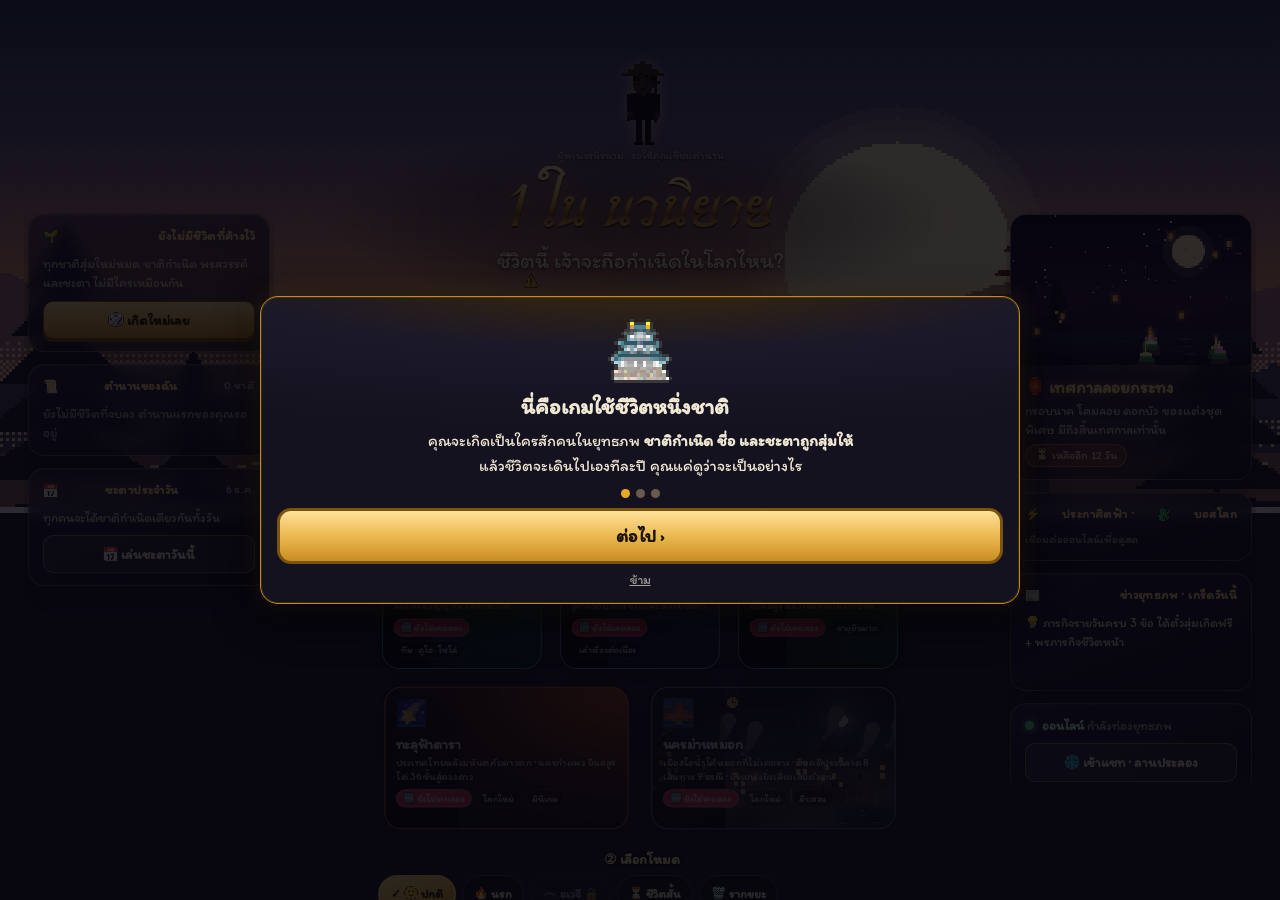
==== index.html @ 2beb87e1 "Split soul continent world code (≈575 KB) out of app.js into w/soul.js: loads in background after mw" ====
<!DOCTYPE html>
<html lang="th">
<head>
<script>
// 🔏 กันแก้ข้อมูลเกมนอกเกม: ทุกครั้งที่เกมเขียนค่าสำคัญจะลงลายเซ็นไว้ · ค่าที่ถูกแก้จากภายนอก (ลายเซ็นไม่ตรง) จะถูกคืนเป็นค่าล่าสุดที่เกมบันทึกไว้
(function(){try{
var L=window.localStorage,P=Storage.prototype,gI=P.getItem,sI=P.setItem,rI=P.removeItem,cI=P.clear,kI=P.key;
var G='murim_sg',CK='msg1',DB='murim_sgv';
// ทุกค่าของเกม (murim_*) ลงลายเซ็น ยกเว้นตัวระบุเครื่อง/บัญชี/ระบบภายในที่สคริปต์อื่นอ่านตรง
var NOSG=/^murim_(sg|sgv|sgver|admk|pid|vid|migin|migempty|migpress|migrated|prebak|cloudT|gpull|noidb|ctok|cos|plover|mtd|psh)$/;
var SEN={test:function(k){return /^murim_/.test(k)&&!NOSG.test(k)}},BIG=/^murim_(save(_\d+)?|bak_\d+|arc_.+|flog_.+)$/;
var Z=[0x5f3759df,0x9e3779b1,0x2545f491,0x7a3b1c0d];
function H(k,v){var s=k+'\u0001'+v,a=Z[0]^s.length,b=Z[1]^s.length,i,c;for(i=0;i<s.length;i++){c=s.charCodeAt(i);a=Math.imul(a^c,2654435761);b=Math.imul(b^c,1597334677)}a=Math.imul(a^(a>>>16),2246822507)^Math.imul(b^(b>>>13),3266489909);b=Math.imul(b^(b>>>16),2246822507)^Math.imul(a^(a>>>13),3266489909);return(b>>>0).toString(36)+(a>>>0).toString(36)}
Object.defineProperty(window,'_zq9',{value:H});
var cR=null,cM=null;function rd(){var r=null;try{r=gI.call(L,G)}catch(e){}if(r===cR&&cM)return cM;cR=r;try{cM=r?JSON.parse(r):null}catch(e){cM=null}if(cM&&typeof cM!=='object')cM=null;return cM}
function hasCk(){try{return document.cookie.indexOf(CK+'=1')>=0}catch(e){return false}}
function ck(on){try{document.cookie=CK+'='+(on?'1;max-age=315360000':';max-age=0')+';path=/;SameSite=Lax'}catch(e){}}
function wr(M){var s=JSON.stringify(M);try{sI.call(L,G,s);cR=s;cM=M;ck(1);return true}catch(e){try{rI.call(L,G)}catch(x){}cR=null;cM=null;ck(0);return false}}
// เงาสำรองใน IndexedDB (ค่าล่าสุดที่เกมเขียนเอง) ใช้คืนค่าเมื่อเจอการแก้จากภายนอก
var dq=null;function db(){if(dq)return dq;dq=new Promise(function(res){try{var r=indexedDB.open(DB,1);r.onupgradeneeded=function(){try{r.result.createObjectStore('v')}catch(e){}};r.onsuccess=function(){res(r.result)};r.onerror=function(){res(null)}}catch(e){res(null)}});return dq}
function sh(k,v){if(BIG.test(k)||(v!=null&&v.length>60000))return;db().then(function(d){try{if(d){var t=d.transaction('v','readwrite');v==null?t.objectStore('v').delete(k):t.objectStore('v').put(v,k)}}catch(e){}})}
var BAD=[],busy=0;
function bad(k){if(BAD.indexOf(k)<0)BAD.push(k);try{rI.call(L,k)}catch(e){}var M=rd()||{};M[k]='!';wr(M);fix()}
var ft=null;function fix(){clearTimeout(ft);ft=setTimeout(function(){var ks=BAD.slice();if(!ks.length)return;db().then(function(d){var n=0,left=ks.length,done=function(){if(--left>0)return;try{if(n&&!sessionStorage.getItem('sg_rl')){sessionStorage.setItem('sg_rl','1');location.reload()}}catch(e){}};if(!d){left=1;return done()}ks.forEach(function(k){try{var q=d.transaction('v','readonly').objectStore('v').get(k);q.onsuccess=function(){if(typeof q.result==='string'&&gI.call(L,k)==null){busy=1;try{L.setItem(k,q.result);n++}catch(e){}busy=0}if(gI.call(L,k)==null&&!BIG.test(k)){var M=rd();if(M&&k in M){delete M[k];wr(M)}}done()};q.onerror=done}catch(e){done()}})})},300)}
function sign(k,v){var M=rd()||{};M[k]=H(k,v);wr(M)}
P.setItem=function(k,v){var r=sI.apply(this,arguments);try{if(this===L){k=String(k);if(SEN.test(k)){sign(k,String(v));if(!busy)sh(k,String(v))}}}catch(e){}return r};
P.removeItem=function(k){var r=rI.apply(this,arguments);try{if(this===L&&SEN.test(String(k))){var M=rd();if(M&&k in M){delete M[k];wr(M)}sh(String(k),null)}}catch(e){}return r};
P.clear=function(){var r=cI.apply(this,arguments);try{if(this===L){cR=null;cM=null;ck(0)}}catch(e){}return r};
P.getItem=function(k){var v=gI.apply(this,arguments);try{if(this===L&&v!=null&&SEN.test(String(k))){var M=rd();if(M&&M[k]!==H(String(k),v)){if(BIG.test(String(k))){sign(String(k),v);return v}bad(String(k));return null}}}catch(e){}return v};
// ตรวจตอนเปิดเกม: ครั้งแรกหลังอัปเดต → ลงลายเซ็นของที่มีอยู่ · ครั้งต่อไป → ค่าที่ลายเซ็นไม่ตรง/ไม่มีลายเซ็น = ถูกแก้จากภายนอก
var M=rd(),ks=[],i,k;try{for(i=0;i<L.length;i++){k=kI.call(L,i);if(k&&SEN.test(k))ks.push(k)}}catch(e){}
if(!M){if(hasCk()&&ks.length){M={};ks.forEach(function(k){try{if(BIG.test(k)){var v=gI.call(L,k);if(v!=null)M[k]=H(k,v)}}catch(e){}});wr(M);ks.forEach(function(k){if(!BIG.test(k))bad(k)})}else{M={};ks.forEach(function(k){try{var v=gI.call(L,k);if(v!=null){M[k]=H(k,v);sh(k,v)}}catch(e){}});wr(M);try{sI.call(L,'murim_sgver','2')}catch(e){}}}
else{var SV='murim_sgver',sv=null;try{sv=gI.call(L,SV)}catch(e){}if(sv!=='2'){ks.forEach(function(k){try{if(!(k in M)){var v=gI.call(L,k);if(v!=null){M[k]=H(k,v);sh(k,v)}}}catch(e){}});wr(M);try{sI.call(L,SV,'2')}catch(e){}}
 var rs=0;ks.forEach(function(k){try{var v=gI.call(L,k);if(v!=null&&M[k]!==H(k,v)){if(BIG.test(k)){M[k]=H(k,v);rs=1}else bad(k)}}catch(e){}});if(rs){var M2=rd()||{};ks.forEach(function(k){if(BIG.test(k)&&M[k])M2[k]=M[k]});wr(M2)}for(k in M){try{if(gI.call(L,k)==null){if(BAD.indexOf(k)<0)BAD.push(k)}}catch(e){}}if(BAD.length)fix()}
}catch(e){}})();
</script>
<script>
// QoL: ตัวจับเวลาที่แค่อัปเดตหน้าจอ ไม่ต้องทำงานตอนแท็บถูกซ่อน (ประหยัดแบตเตอรี่)
(function(){try{const si=window.setInterval,OK=/^(upd|tip|paTickUI|onPillUpd|mwNoWux|mwLockTick|rgFFbtn|glWatch|brkUpd|ascPillUpd|ascHintUpd|dvScan|acCheck|ef|tickNews)$/;
window.setInterval=function(f,t){if(typeof f==='function'&&OK.test(f.name||'')){const g=f;f=function(){if(document.hidden)return;return g.apply(this,arguments)}}return si.apply(window,arguments.length>2?[f,t].concat([].slice.call(arguments,2)):[f,t])}}catch(e){}})();
// ---- ย้ายเซฟจากเว็บเก่า (*.vercel.app) -> 1inanovel.com: อัปโหลดชั่วคราวผ่านเซิร์ฟเวอร์เกม แล้วเขียนลงเครื่องที่โดเมนใหม่ · ไม่ลบของเดิม ----
(function(){var NEW='www.1inanovel.com',H=location.hostname,OLD=/^(martial-unknown|hahah-unknown-gt|hahah-git-main-unknown-gt)\.vercel\.app$/.test(H),isNew=H===NEW||H==='1inanovel.com',SKIP=/^murim_admk$/;
 function ls(){var o={};try{for(var i=0;i<localStorage.length;i++){var k=localStorage.key(i);if(k&&!SKIP.test(k))o[k]=localStorage.getItem(k)}}catch(e){}return o}
 function cover(t){var d=document.getElementById('migCover');if(!d){d=document.createElement('div');d.id='migCover';d.style.cssText='position:fixed;inset:0;z-index:2147483647;background:#0b0f17;color:#f0e6d2;display:flex;align-items:center;justify-content:center;flex-direction:column;gap:14px;padding:24px;text-align:center;font:16px/1.6 system-ui,sans-serif';(document.body||document.documentElement).appendChild(d)}d.innerHTML=t;return d}
 function uncover(){var d=document.getElementById('migCover');if(d)d.remove()}
 function tmo(p,ms){return Promise.race([p,new Promise(function(_,r){setTimeout(function(){r(new Error('timeout'))},ms)})])}
 async function gz(s){if(typeof CompressionStream==='undefined')return{d:s,z:0};var b=await new Response(new Blob([s]).stream().pipeThrough(new CompressionStream('gzip'))).arrayBuffer(),u=new Uint8Array(b),x='';for(var i=0;i<u.length;i+=32768)x+=String.fromCharCode.apply(null,u.subarray(i,i+32768));return{d:btoa(x),z:1}}
 async function gunz(d,z){if(!z)return d;var bin=atob(d),u=new Uint8Array(bin.length);for(var i=0;i<bin.length;i++)u[i]=bin.charCodeAt(i);return await new Response(new Blob([u]).stream().pipeThrough(new DecompressionStream('gzip'))).text()}
 var api='https://'+NEW+'/api/online';
 try{var vid=null;try{vid=JSON.parse(localStorage.getItem('murim_pid')||'null')}catch(e){}if(!vid)vid=localStorage.getItem('murim_vid');if(!vid){vid=Math.random().toString(36).slice(2,14);localStorage.setItem('murim_vid',vid)}if((OLD||(isNew&&!/[?&]mig=/.test(location.search)))&&vid)fetch('/api/online?a=hit&w='+(OLD?'old':'new')+'&vid='+encodeURIComponent(String(vid))+(function(){try{var h='',t='',u=new URLSearchParams(location.search);try{h=new URL(document.referrer).hostname.replace(/^www\./,'')}catch(e){}if(h===location.hostname.replace(/^www\./,''))h='';t=u.get('ref')||u.get('utm_source')||'';return '&r='+encodeURIComponent(h)+'&t='+encodeURIComponent(t)}catch(e){return ''}})(),{cache:'no-store',keepalive:true}).catch(function(){})}catch(e){}
 if(OLD){var q=new URLSearchParams(location.search);if(q.get('stay')==='1'){try{sessionStorage.setItem('mig_stay','1')}catch(e){}}var stay=false;try{stay=sessionStorage.getItem('mig_stay')==='1'}catch(e){}if(stay)return;
  var go=function(tk){var u=new URLSearchParams(location.search);u.delete('stay');u.delete('mig');u.delete('pull');if(tk)u.set('mig',tk);var qs=u.toString();location.replace('https://'+NEW+location.pathname+(qs?'?'+qs:'')+location.hash)};
  (async function(){try{var r=await tmo(fetch(api+'?a=ping',{cache:'no-store'}),6000);if(!r.ok)return;var j=await r.json();if(!j||j.bd==null)return}catch(e){return}
   var done=null;try{done=JSON.parse(localStorage.getItem('murim_migrated')||'null')}catch(e){}
   var all=ls(),n=Object.keys(all).length,real=Object.keys(all).some(function(k){return /^murim_(save|bak_|graves|legacy|ach|codex|stats|arc)/.test(k)&&all[k]&&all[k]!=='null'&&all[k]!=='[]'&&all[k]!=='{}'});
   if(!n||!real)return go('');
   if(done&&done.tk&&Date.now()-done.t<25*86400e3&&q.get('pull')!=='1')return go(done.tk);
   cover('<div style="font-size:42px">📦</div><b>เกมย้ายบ้านไปที่ '+NEW+' แล้ว</b><div>กำลังขนเซฟของคุณไปด้วย อย่าเพิ่งปิดหน้านี้…</div>');
   try{var p=await gz(JSON.stringify(all));if(p.d.length>4e6)throw new Error('big');var r2=await tmo(fetch(api+'?a=migput',{method:'POST',headers:{'Content-Type':'application/json'},body:JSON.stringify({d:p.d,z:p.z,n:n})}),25000);var j2=await r2.json();if(!r2.ok||!j2.tk)throw new Error(j2.err||r2.status);
    try{localStorage.setItem('murim_migrated',JSON.stringify({t:Date.now(),tk:j2.tk}))}catch(e){}go(j2.tk)}
   catch(e){cover('<div style="font-size:42px">⚠️</div><b>ย้ายเซฟไปเว็บใหม่ไม่สำเร็จ</b><div>เซฟของคุณยังอยู่ครบที่นี่ เล่นต่อที่เว็บนี้ได้ตามปกติ แล้วระบบจะลองย้ายให้ใหม่ครั้งหน้า</div><button style="padding:10px 22px;font-size:16px;border-radius:10px;border:0;background:#c9a24a;color:#111" onclick="this.parentNode.remove()">เล่นต่อที่นี่</button>')}})();return}
 if(isNew){var q2=new URLSearchParams(location.search),tk=(q2.get('mig')||'').replace(/[^a-z0-9]/g,'');if(!tk){
  // เข้าเว็บใหม่ตรงๆ แต่เครื่องนี้ยังไม่มีเซฟ → ปุ่มดึงเซฟจากเว็บเก่า (เว็บเก่าจะส่งเซฟกลับมาเอง)
  window.migPullGo=function(){try{localStorage.setItem('murim_migpress',String(Date.now()))}catch(e){}location.href='https://martial-unknown.vercel.app/?pull=1'};
  var pr=0;try{pr=+localStorage.getItem('murim_migpress')||0;if(pr){localStorage.removeItem('murim_migpress');if(Date.now()-pr<180000)localStorage.setItem('murim_migempty','1')}}catch(e){}
  var showPull=function(){try{if(pr&&Date.now()-pr<180000&&!document.getElementById('migNone')){var n=document.createElement('div');n.id='migNone';n.style.cssText='position:fixed;left:50%;transform:translateX(-50%);bottom:14px;z-index:2147483000;width:min(520px,calc(100% - 24px));background:#241d33;color:#f0e6d2;border:2px solid #888;border-radius:14px;padding:12px 14px;font:14px/1.5 system-ui,sans-serif';n.innerHTML='📭 <b>ไม่พบเซฟที่ลิงก์เก่าในเครื่องนี้</b><br><span style="opacity:.85">เครื่อง/เบราว์เซอร์นี้อาจไม่เคยเล่นที่ลิงก์เก่า — ถ้าเคยเล่นบนเครื่องอื่น ให้เปิดลิงก์เก่าในเครื่องนั้น</span>';document.body.appendChild(n);setTimeout(function(){n.remove()},9000);return}
   if(localStorage.getItem('murim_migin')||localStorage.getItem('murim_migempty')||document.getElementById('migPull'))return;try{if(sessionStorage.getItem('mig_hide'))return}catch(e){}}catch(e){return}
   var d=document.createElement('div');d.id='migPull';d.style.cssText='position:fixed;left:50%;transform:translateX(-50%);bottom:14px;z-index:2147483000;width:min(520px,calc(100% - 24px));background:#241d33;color:#f0e6d2;border:2px solid #c9a24a;border-radius:14px;padding:12px 14px;box-shadow:0 8px 30px rgba(0,0,0,.55);font:15px/1.5 system-ui,sans-serif;display:flex;gap:10px;align-items:center';
   d.innerHTML='<div style="font-size:30px">📦</div><div style="flex:1"><b>เคยเล่นที่เว็บเก่า?</b><br><span style="font-size:13px;opacity:.85">แตะเพื่อย้ายเซฟจากเว็บเก่ามาที่นี่ (ของเดิมไม่หาย)</span></div><button onclick="migPullGo()" style="background:#c9a24a;color:#111;border:0;border-radius:10px;padding:9px 14px;font-weight:bold;font-size:15px;white-space:nowrap">ย้ายเซฟ</button><button aria-label="ปิด" style="background:none;border:0;color:#aaa;font-size:20px;padding:4px" onclick="try{sessionStorage.setItem(\'mig_hide\',\'1\')}catch(e){}this.parentNode.remove()">✕</button>';
   document.body.appendChild(d)};
  /* ป้าย「เคยเล่นที่เว็บเก่า?」ปิดแล้ว */return}q2.delete('mig');try{history.replaceState(null,'',location.pathname+(q2.toString()?'?'+q2:'')+location.hash)}catch(e){}
  var seen=null;try{seen=localStorage.getItem('murim_migin')}catch(e){}if(seen===tk)return;
  cover('<div style="font-size:42px">📦</div><b>กำลังรับเซฟจากเว็บเก่า…</b>');
  (async function(){var data;try{var r=await tmo(fetch(api+'?a=migget&tk='+tk,{cache:'no-store'}),20000),j=await r.json();if(!r.ok||!j.d)throw new Error(j.err||r.status);data=JSON.parse(await gunz(j.d,j.z))}catch(e){cover('<div style="font-size:42px">⚠️</div><b>รับเซฟจากเว็บเก่าไม่สำเร็จ</b><div>เซฟเดิมของคุณยังอยู่ที่เว็บเก่าครบ ลองรีเฟรชหน้านี้อีกครั้ง</div><button style="padding:10px 22px;font-size:16px;border-radius:10px;border:0;background:#c9a24a;color:#111" onclick="location.reload()">ลองอีกครั้ง</button><button style="padding:8px 18px;font-size:14px;border-radius:10px;border:1px solid #666;background:none;color:#ccc" onclick="this.parentNode.remove()">ข้ามไปก่อน</button>');return}
   var mine=ls(),has=Object.keys(mine).some(function(k){return /^murim_(save|bak_|graves|legacy)/.test(k)&&mine[k]&&mine[k]!=='null'&&mine[k]!=='[]'});
   var apply=function(){try{var keep={};['murim_admk'].forEach(function(k){var v=localStorage.getItem(k);if(v!=null)keep[k]=v});localStorage.clear();for(var k in data)localStorage.setItem(k,data[k]);for(var k2 in keep)localStorage.setItem(k2,keep[k2]);localStorage.setItem('murim_migin',tk);location.reload()}catch(e){cover('<b>⚠️ เขียนเซฟลงเครื่องไม่สำเร็จ ('+String(e&&e.message||e).slice(0,60)+')</b><div>เซฟเดิมยังอยู่ที่เว็บเก่า</div>')}};
   if(!has)return apply();
   window.__migYes=apply;window.__migNo=function(){try{localStorage.setItem('murim_migin',tk)}catch(e){}uncover()};
   cover('<div style="font-size:42px">📦</div><b>เครื่องนี้มีเซฟที่เว็บใหม่อยู่แล้ว</b><div>จะใช้เซฟไหน?</div><button style="padding:12px 22px;font-size:16px;border-radius:10px;border:0;background:#c9a24a;color:#111" onclick="__migYes()">ใช้เซฟจากเว็บเก่า (แทนที่ของที่นี่)</button><button style="padding:10px 22px;font-size:15px;border-radius:10px;border:1px solid #888;background:none;color:#eee" onclick="__migNo()">เก็บเซฟที่นี่ไว้</button><div style="font-size:13px;opacity:.7">เซฟเว็บเก่ายังอยู่ที่ลิงก์เดิมเสมอ เปิดด้วย ?stay=1 เพื่อเข้าไปเล่นที่เดิมได้</div>')})()}
})();
</script>

<meta charset="UTF-8">
<meta name="viewport" content="width=device-width,initial-scale=1">
<title>1 ใน นวนิยาย — จำลองชีวิตยุทธภพและเทพเซียน</title>
<meta name="description" content="เกมจำลองชีวิตยุทธภพและเทพเซียน เกิดใหม่ได้ทุกชาติ เป็นจอมยุทธ์ เซียน หรือแม้แต่มังกร — เล่นฟรีบนเว็บ">
<link rel="canonical" href="https://www.1inanovel.com/">
<meta property="og:type" content="website">
<meta property="og:site_name" content="1 ใน นวนิยาย">
<meta property="og:url" content="https://www.1inanovel.com/">
<meta property="og:title" content="1 ใน นวนิยาย — จำลองชีวิตยุทธภพและเทพเซียน">
<meta property="og:description" content="ทุกชีวิตคือนิยายเรื่องใหม่ — เกิดเป็นจอมยุทธ์ เซียน เทพ คนยุคปัจจุบัน หรือลงนรก 100 ชั้น · เล่นฟรีบนเว็บ ไม่ต้องโหลดแอป">
<meta property="og:image" content="https://www.1inanovel.com/og-worlds.jpg?v=20261120b">
<meta property="og:image:width" content="1200">
<meta property="og:image:height" content="630">
<meta property="og:image:alt" content="1 ใน นวนิยาย — เกมจำลองชีวิตยุทธภพและเทพเซียน">
<meta property="og:locale" content="th_TH">
<meta name="twitter:card" content="summary_large_image">
<meta name="twitter:title" content="1 ใน นวนิยาย — จำลองชีวิตยุทธภพและเทพเซียน">
<meta name="twitter:description" content="ทุกชีวิตคือนิยายเรื่องใหม่ — จอมยุทธ์ เซียน เทพ ยุคปัจจุบัน · เล่นฟรีบนเว็บ">
<meta name="twitter:image" content="https://www.1inanovel.com/og-worlds.jpg?v=20261120b">
<link rel="manifest" href="/manifest.webmanifest">
<meta name="theme-color" content="#14131b">
<link rel="icon" href="/icon-192.png" type="image/png">
<link rel="apple-touch-icon" href="/icon-192.png">
<meta name="apple-mobile-web-app-capable" content="yes">
<meta name="mobile-web-app-capable" content="yes">
<meta name="apple-mobile-web-app-title" content="1 ใน นวนิยาย">
<meta name="apple-mobile-web-app-status-bar-style" content="default">
<link rel="preconnect" href="https://fonts.googleapis.com"><link rel="preconnect" href="https://fonts.gstatic.com" crossorigin>
<link href="https://fonts.googleapis.com/css2?family=Itim&family=Srisakdi:wght@700&family=Silkscreen:wght@400;700&display=swap" rel="stylesheet" media="print" onload="this.media='all'"><noscript></noscript>
<style>
:root{--bg:#f4eee2;--card:#fffdf8;--w:#fff;--ink:#2a2838;--mut:#8a8496;--pink:#ff6b9a;--pinkd:#d94a7a;--line:#2a2838;--grid:#0000000a;
--good:#e6f7e9;--bad:#ffe5e8;--epic:#fff3d6;--myth:#ffe1ee;--peerb:#eef1f6;--think:#dceaff;--tb1:#dceaff;--tb2:#f5e6cc;--tb3:#ffd6de;--tb4:#ece0ff;--me:#ffe9f0;
--c0:#8a8f98;--c1:#2f7de1;--c2:#8b4fd8;--c3:#e08a00;--c4:#e0245e}
body.dark{--bg:#14131b;--card:#1f1d29;--w:#272433;--ink:#ece8f4;--mut:#9a95ab;--line:#d9d4e6;--grid:#ffffff08;
--good:#1e3326;--bad:#3a1f25;--epic:#3a3018;--myth:#3d1d2c;--peerb:#24232e;--think:#1e2a40;--tb1:#1e2a40;--tb2:#3a3020;--tb3:#3d1d2c;--tb4:#2d2340;--me:#3a1f2c;
--c0:#a0a6ae;--c1:#6aa8ff;--c2:#b48cff;--c3:#ffb43c;--c4:#ff5f8a}
body.mono{--bg:#ffffff;--card:#ffffff;--w:#fff;--ink:#000;--mut:#666;--pink:#000;--pinkd:#444;--line:#000;--grid:#0000000d;
--good:#f2f2f2;--bad:#e2e2e2;--epic:#fff;--myth:#fff;--peerb:#f7f7f7;--think:#efefef;--tb1:#fff;--tb2:#fff;--tb3:#e8e8e8;--tb4:#f2f2f2;--me:#efefef;
--c0:#777;--c1:#333;--c2:#222;--c3:#111;--c4:#000}
body.mono .bub.epic,body.mono .bub.myth{border-width:3px}
*{box-sizing:border-box;margin:0;padding:0;-webkit-tap-highlight-color:transparent}
html,body{height:100%}
body{background:var(--bg);background-image:linear-gradient(var(--grid) 1px,transparent 1px),linear-gradient(90deg,var(--grid) 1px,transparent 1px);background-size:16px 16px;color:var(--ink);font-family:'Itim',sans-serif;font-size:15px;transition:background .3s}
.px{font-family:'Silkscreen','Itim',monospace}
button{font-family:inherit;cursor:pointer;color:inherit}
input{color:var(--ink)}
.screen{display:none;max-width:560px;margin:0 auto}.screen.on{display:block}
.box{background:var(--card);border:2px solid var(--line);box-shadow:3px 3px 0 var(--line);border-radius:6px}
.pbtn{background:var(--pink);color:#fff;border:2px solid var(--line);box-shadow:0 4px 0 var(--line);border-radius:8px;padding:13px 26px;font-size:19px}
body.mono .pbtn{color:#fff}
.pbtn:active{transform:translateY(3px);box-shadow:0 1px 0 var(--line)}
.pbtn:disabled{opacity:.45}
.gbtn{background:var(--card);border:2px solid var(--line);box-shadow:0 3px 0 var(--line);border-radius:8px;padding:10px 16px;font-size:15px}
.gbtn:active{transform:translateY(2px);box-shadow:0 1px 0 var(--line)}
.t0{color:var(--c0)}.t1{color:var(--c1)}.t2{color:var(--c2)}.t3{color:var(--c3)}.t4{color:var(--c4)}
/* title */
#title{padding:6vh 16px 40px;text-align:center;position:relative}
.topbtns{display:grid;grid-template-columns:repeat(4,minmax(0,1fr));gap:6px;width:100%;max-width:440px;margin:0 auto 12px}
.topbtns .cb{font-size:12px;padding:6px 2px;display:flex;flex-direction:column;align-items:center;justify-content:center;gap:2px;line-height:1.15;min-height:48px;white-space:nowrap;overflow:hidden}
.topbtns .cb i{font-style:normal;font-size:17px}
.topbtns #themeBtn,.topbtns #sfxBtn{font-size:18px}

.globe{width:150px;height:150px;margin:0 auto 6px;image-rendering:pixelated}
#title .big{font-size:56px;line-height:1;text-shadow:3px 3px 0 var(--pink)}
#title .big small{display:block;font-size:22px;text-shadow:none;margin-top:6px;color:var(--mut)}
.counter{margin:18px auto;display:inline-block;padding:8px 16px;font-size:13px}
.counter b{font-size:20px;color:var(--pink)}
.opts{text-align:left;padding:14px;margin:16px 0}
.opts .lb{font-size:13px;color:var(--mut);margin:8px 0 6px}
.seg{display:flex;gap:6px;flex-wrap:wrap}
.seg4{display:grid;grid-template-columns:1fr 1fr}
.seg4 button{min-width:0}
.opts .lb.sep{margin-top:16px;padding-top:12px;border-top:1px dashed var(--line)}
.hint{margin-top:8px;padding:10px 12px;border-radius:10px;background:var(--w);border:1.5px solid var(--line);display:flex;gap:10px;align-items:flex-start;font-size:13px;line-height:1.5;animation:popin .3s ease-out}
.hint .hic{font-size:22px;line-height:1.1;flex:0 0 auto}
.hint b{display:block;font-size:14px;margin-bottom:1px}
.hint .hd{color:var(--mut)}
.hint .htg{display:flex;flex-wrap:wrap;gap:4px;margin-top:6px}
.hint .htg span{font-size:11px;padding:2px 8px;border-radius:999px;background:var(--card);border:1px solid var(--line);white-space:nowrap}
.hint .htg span.g{border-color:#3a9a4a;color:#3a9a4a}.hint .htg span.r{border-color:#d0404a;color:#d0404a}
.seg button{flex:1;min-width:30%;background:var(--w);border:2px solid var(--line);border-radius:6px;padding:8px 4px;font-size:14px}
body.xian{background-image:linear-gradient(180deg,rgba(150,120,255,.10),transparent 40%)}
@keyframes popin{from{opacity:0;transform:translateY(6px)}to{opacity:1;transform:none}}
.popin{animation:popin .35s ease-out}
body.jade{--bg:#0f1f1a;--card:#16302a;--w:#1c3a33;--ink:#e2f5ec;--mut:#8fb8a8;--line:#9fe0c4;--grid:#ffffff08;--pink:#3ad09a;--pinkd:#1fa878;
--good:#1e3a2a;--bad:#3a1f25;--epic:#2e3a1c;--myth:#1c3a3a;--peerb:#18302a;--think:#1c2e3a;--tb1:#1c2e3a;--tb2:#2e3020;--tb3:#3a2028;--tb4:#203a38;--me:#1e3a30;--c0:#9ab8ac;--c1:#5ad0ff;--c2:#9affc8;--c3:#ffd060;--c4:#ff6a8a}
body.ember{--bg:#1a0c0e;--card:#2a1216;--w:#34181c;--ink:#f8e4e4;--mut:#b88a8e;--line:#ff8a8a;--grid:#ffffff06;--pink:#ff3a4a;--pinkd:#c81e2e;
--good:#1e3326;--bad:#4a1a1e;--epic:#3a2a14;--myth:#4a1428;--peerb:#2a1618;--think:#2a1a30;--tb1:#2a1a30;--tb2:#3a2a14;--tb3:#4a1428;--tb4:#341c3a;--me:#3a1a20;--c0:#b89a9a;--c1:#ff8a5a;--c2:#ff5ad0;--c3:#ffc040;--c4:#ff3a5a}
body.gold{--bg:#1c160a;--card:#2a210e;--w:#342a12;--ink:#fff4d8;--mut:#c8b080;--line:#ffd870;--grid:#ffffff07;--pink:#ffc030;--pinkd:#d8981a;
--good:#2a3014;--bad:#3a1e18;--epic:#4a3a10;--myth:#3a2a10;--peerb:#2a2210;--think:#2a2a1a;--tb1:#2a2a1a;--tb2:#4a3a10;--tb3:#3a2a10;--tb4:#3a3018;--me:#3a2e10;--c0:#c8b890;--c1:#ffe080;--c2:#ffb0ff;--c3:#ffd040;--c4:#ff8040}
body.fs-s .bub,body.fs-s .quiet,body.fs-s #modal p,body.fs-s .opt{font-size:12.5px}
body.fs-l .bub,body.fs-l .quiet{font-size:16.5px}body.fs-l #modal p,body.fs-l .opt,body.fs-l .item,body.fs-l .hint{font-size:16px}body.fs-l .fc{font-size:15px}
#tut{position:fixed;inset:0;z-index:999}
.tut-hole{position:fixed;border-radius:10px;box-shadow:0 0 0 9999px rgba(10,8,20,.74);border:2px solid #ffd040;pointer-events:none;transition:all .25s}
.tut-tip{position:fixed;left:14px;right:14px;max-width:420px;margin:0 auto;background:var(--card);color:var(--ink);border:2px solid var(--line);border-radius:12px;padding:12px 14px;box-shadow:0 6px 24px #0008;animation:popin .3s;font-size:14px;line-height:1.5}
.seg button.on{background:var(--ink);color:var(--bg)}
.legend{margin-top:22px;text-align:left}
.legend h4{margin-bottom:8px}
.legend .box{padding:9px 11px;margin-bottom:8px;font-size:13px}
.cont{display:block;margin:12px auto 0}
/* birth */
#birth{padding:18px 14px 30px}
#birth h2{text-align:center;font-size:26px;margin-bottom:10px}
.hcard{padding:16px}
.hcard .row1{display:flex;gap:12px;align-items:center}
.avatar{width:64px;height:64px;border:2px solid var(--line);border-radius:6px;background:#ffe3ec;image-rendering:pixelated;flex:0 0 auto}
.hcard input{font-family:inherit;font-size:22px;border:none;border-bottom:2px dashed var(--line);background:none;width:100%;padding:2px 0}
.trait{display:flex;justify-content:space-between;align-items:flex-start;padding:9px 0;border-top:2px dotted var(--grid);opacity:0;transform:translateX(-6px);transition:.35s}
.trait.show{opacity:1;transform:none}
.trait .k{font-size:12px;color:var(--mut)}.trait .v{font-size:17px}.trait .d{font-size:12px;color:var(--mut)}
.trait .o{font-size:11px;white-space:nowrap;border:2px solid currentColor;border-radius:20px;padding:1px 7px;margin-left:8px}
.oddsbig{text-align:center;margin:14px 0;padding:12px}
.oddsbig .n{font-size:30px;color:var(--pink)}
.brow{display:flex;gap:8px}.brow>*{flex:1}
/* game */
#game{height:100dvh;display:none;flex-direction:column;padding:8px 10px 0}
#game.on{display:flex}
.top{padding:10px 12px;display:flex;gap:10px;align-items:center;cursor:pointer}
.top .ag{font-size:34px;line-height:1;min-width:58px;text-align:center}
.top .ag small{display:block;font-size:11px;color:var(--mut)}
.top .info{flex:1;min-width:0}
.top .nm{font-size:19px;white-space:nowrap;overflow:hidden;text-overflow:ellipsis}
.mini{font-size:12px;color:var(--mut);margin-top:3px;white-space:nowrap;overflow:hidden;text-overflow:ellipsis}
.chev{font-size:16px;color:var(--mut);align-self:flex-start}
.tag{display:inline-block;font-size:11px;padding:0 7px;border-radius:10px;border:1.5px solid var(--line);margin:2px 3px 0 0;background:var(--w)}
.tag.ธรรมะ{background:var(--tb1)}.tag.อธรรม{background:var(--tb2)}.tag.มาร{background:var(--tb3)}.tag.ow{background:var(--tb4)}
.stats{display:grid;grid-template-columns:repeat(4,minmax(0,1fr));gap:5px;margin-top:7px}
.st{background:var(--card);border:2px solid var(--line);border-radius:5px;padding:3px 4px;font-size:11px;text-align:center}
.st{min-width:0;overflow:hidden}.st b{display:block;font-size:13px;overflow:hidden;text-overflow:ellipsis;white-space:nowrap}
.hpbar{height:6px;border:1.5px solid var(--line);border-radius:3px;margin-top:2px;background:var(--w);overflow:hidden}
.hpbar i{display:block;height:100%;background:#ff5d73}
body.mono .hpbar i{background:#000}
.realm{font-size:12px;margin-top:2px}
.arcs{font-size:11.5px;color:var(--mut);margin-top:6px;line-height:1.5}
.peers{display:flex;gap:5px;margin-top:7px;overflow-x:auto}
.peer{flex:1 0 22%;background:var(--card);border:2px solid var(--line);border-radius:5px;padding:4px 5px;font-size:10.5px;line-height:1.3;min-width:80px;text-align:left}
.peer b{font-size:12px;display:block;white-space:nowrap;overflow:hidden;text-overflow:ellipsis}
.peer.dead{opacity:.45}
.feed{flex:1;overflow-y:auto;margin-top:8px;padding:4px 2px 10px}
.yr{text-align:center;margin:12px 0 6px;font-size:12px}
.yr span{background:var(--bg);border:2px solid var(--line);border-radius:12px;padding:1px 10px}
.bub{background:var(--card);border:2px solid var(--line);border-radius:4px 12px 12px 12px;padding:7px 10px;margin:5px 30px 5px 0;line-height:1.5;font-size:14px;animation:pop .25s;width:fit-content;max-width:88%}
.bub.good{background:var(--good)}.bub.bad{background:var(--bad)}.bub.epic{background:var(--epic);box-shadow:2px 2px 0 var(--c3)}.bub.myth{background:var(--myth);box-shadow:2px 2px 0 var(--c4)}
.bub.peer{background:var(--peerb);border-style:dashed;font-size:12.5px;color:var(--mut)}
.bub.think{margin:5px 0 5px auto;border-radius:12px 4px 12px 12px;background:var(--think);font-style:italic}
.quiet{font-size:12.5px;color:var(--mut);margin:4px 0 4px 4px;padding-left:8px;border-left:3px solid var(--grid);line-height:1.5}
.quiet b{color:var(--ink);font-weight:normal}
@keyframes pop{from{opacity:0;transform:translateY(5px)}}
.ctrl{padding:8px 0 10px;background:var(--bg)}
.ybar{height:12px;border:2px solid var(--line);border-radius:5px;background:var(--w);overflow:hidden}
.ybar i{display:block;height:100%;width:0;background:repeating-linear-gradient(90deg,var(--pink) 0 8px,var(--pinkd) 8px 16px)}
.crow{display:flex;flex-wrap:wrap;gap:5px;align-items:center}
.crow .ybar{flex:1 1 100%!important;order:-1;height:9px}
.crow .cb{flex:1 1 0;min-width:0;padding:6px 0;text-align:center}
.cb{background:var(--card);border:2px solid var(--line);border-radius:6px;padding:5px 9px;font-size:13px;box-shadow:0 2px 0 var(--line);position:relative}
.cb.on{background:var(--ink);color:var(--bg)}
.cb:active{transform:translateY(1px)}
.cb.dot:after{content:'';position:absolute;top:-4px;right:-4px;width:10px;height:10px;border-radius:50%;background:var(--c2);border:2px solid var(--line)}
.focus{display:flex;gap:5px;margin-top:7px;overflow-x:auto;scrollbar-width:none}
.focus::-webkit-scrollbar{display:none}
.fc{flex:0 0 auto;background:var(--card);border:2px solid var(--line);border-radius:18px;padding:5px 11px;font-size:13px;white-space:nowrap}
.fc.on{background:var(--pink);color:#fff;box-shadow:inset 0 -3px 0 var(--pinkd)}
.fc:disabled{opacity:.3}
/* modal */
.mask{position:fixed;inset:0;background:#000a;display:none;align-items:center;justify-content:center;z-index:50;padding:14px}
.mask.on{display:flex}
.modal{background:var(--card);border:2px solid var(--line);box-shadow:5px 5px 0 var(--line);border-radius:8px;width:100%;max-width:500px;max-height:86vh;overflow:auto;padding:16px;animation:pop .2s;position:relative}
.modal h3{font-size:22px;margin-bottom:6px;padding-right:30px}
.modal p{line-height:1.6;margin-bottom:10px}
.xbtn{position:absolute;top:10px;right:10px;width:30px;height:30px;border:2px solid var(--line);border-radius:6px;background:var(--w);font-size:15px}
.opt{display:block;width:100%;text-align:left;background:var(--w);border:2px solid var(--line);border-radius:6px;padding:10px;margin-bottom:7px;font-size:15px;box-shadow:0 2px 0 var(--line)}
.opt small{display:block;color:var(--mut);font-size:12px}
.opt:active{transform:translateY(2px);box-shadow:none}
.mgrid{display:grid;grid-template-columns:1fr 1fr;gap:7px;margin-bottom:10px}
.mgrid .opt{margin:0;text-align:center;padding:12px 6px}
.item{border:2px solid var(--line);border-radius:6px;padding:8px 10px;margin-bottom:6px;background:var(--w)}
.item .h{display:flex;justify-content:space-between;gap:8px;align-items:center}
.item p{font-size:12.5px;color:var(--mut);margin:3px 0 0}
.item button{background:var(--pink);color:#fff;border:2px solid var(--line);border-radius:5px;padding:3px 10px}
.ta{width:100%;font-family:inherit;font-size:16px;border:2px solid var(--line);border-radius:6px;padding:9px;margin-bottom:10px;background:var(--w)}
.gacha{text-align:center;padding:14px 0}
.spin{width:80px;height:80px;margin:0 auto 10px;border:4px solid var(--line);border-radius:8px;background:repeating-conic-gradient(var(--pink) 0 25%,#ffd36b 0 50%);animation:sp .6s steps(8) infinite}
@keyframes sp{to{transform:rotate(360deg)}}
.tag2{font-size:11px;color:var(--mut)}
.ulog h4{margin:12px 0 4px;font-size:16px}
.ulog h4 span{font-size:11px;color:var(--mut);font-weight:normal}
.ulog li{margin-left:18px;font-size:13.5px;line-height:1.6}
.new{display:inline-block;background:var(--pink);color:#fff;font-size:10px;padding:0 6px;border-radius:8px;margin-left:4px;vertical-align:middle}
/* end */
#end{padding:18px 14px 40px}
.rec{padding:16px}
.rec .ep{font-size:30px;text-align:center;color:var(--pink);text-shadow:2px 2px 0 var(--line)}
.rec .nm{text-align:center;font-size:20px}
.rec .yrs{text-align:center;color:var(--mut);font-size:13px;margin-bottom:10px}
.rec h5{font-size:14px;margin:12px 0 4px;border-bottom:2px dotted var(--grid)}
.rec li{margin-left:18px;font-size:13.5px;line-height:1.6}
.five{display:grid;grid-template-columns:1fr 1fr;gap:7px;margin-top:14px}
.five .box{padding:8px;font-size:12px;line-height:1.5}
.five .box.me{grid-column:1/-1;background:var(--me)}
.scene{position:relative;margin-top:7px;border:2px solid var(--line);border-radius:6px;overflow:hidden;box-shadow:3px 3px 0 var(--line);background:#000}
.scene canvas{width:100%;display:block;image-rendering:pixelated;aspect-ratio:160/56}
.scap{position:absolute;left:5px;top:4px;font-size:11px;background:#000a;color:#fff;padding:1px 7px;border-radius:8px}
body.mono .scene canvas{filter:grayscale(1) contrast(1.1)}
.opt.sel{border-color:var(--pink);box-shadow:0 0 0 2px var(--pink);background:var(--myth)}
.bub.world{background:var(--ink);color:var(--bg);max-width:100%;width:100%;margin-right:0;text-align:center;border-radius:6px}
.bub.sys{background:var(--syBg);color:var(--syT);border-color:var(--syA);box-shadow:0 0 8px var(--syA6)}
.bub.sys.up{box-shadow:0 0 12px var(--syAc)}.bub.sys.fail{border-color:#ff5d73;box-shadow:0 0 8px #ff5d7366}
.sysbox{background:var(--syBg);color:var(--syT);border:2px solid var(--syA);border-radius:6px;padding:12px;box-shadow:0 0 14px var(--syA8) inset}
.sysbox h4{margin:12px 0 6px;color:var(--syB);font-size:14px}
.sysg{display:grid;grid-template-columns:repeat(5,1fr);gap:4px}
.sysb{background:var(--syM);color:var(--syW);border:1.5px solid var(--syA);border-radius:5px;padding:6px 4px;font-size:12px}
.sysb small{display:block;font-size:10px;opacity:.8}.sysb:disabled{opacity:.35}
.sysq{background:var(--syQ);border:1px solid var(--syL);border-radius:5px;padding:7px 8px;margin-bottom:5px;font-size:12.5px;line-height:1.5}
#sysBtn{background:var(--syBg);color:var(--syT);border-color:var(--syA)}
.tl{border-left:3px solid var(--line);margin:6px 0 6px 4px;padding-left:8px}
.tl summary{cursor:pointer;font-size:14px;padding:3px 0;list-style:none}.tl summary::-webkit-details-marker{display:none}
.tl summary:before{content:'▸ ';color:var(--mut)}.tl[open] summary:before{content:'▾ '}
.tl ul{list-style:none;margin:2px 0 6px}.tl li{margin:0!important;font-size:13px;line-height:1.55;padding:3px 0;border-bottom:1px dotted var(--grid)}
.tl li b{display:inline-block;min-width:30px;color:var(--pink)}.tl li.tlend{font-weight:bold}
.spark{margin:8px 0}.sk-t{font-size:13px;margin-bottom:2px}.spark svg{width:100%;height:74px;color:var(--ink);touch-action:none;display:block}
.toast{position:fixed;top:12px;left:50%;transform:translateX(-50%);background:var(--ink);color:var(--bg);padding:7px 14px;border-radius:6px;z-index:99;font-size:14px;display:none}
.ybar{position:relative}.ybar i{background:repeating-linear-gradient(90deg,var(--pink) 0 calc(100%/12 - 2px),var(--pinkd) calc(100%/12 - 2px) calc(100%/12))!important}
.crow .ybar{height:16px!important}#ymon{position:absolute;inset:0;font-size:10px;line-height:12px;text-align:center;color:var(--ink,#222);text-shadow:0 0 3px #fff8;pointer-events:none}
.bub.sum{opacity:.8;font-size:.86em;background:transparent;border-style:dashed}
.chtop{display:flex;justify-content:space-between;align-items:center;margin:-4px 0 4px}.minb{background:none;border:0;color:inherit;opacity:.75;text-decoration:underline;cursor:pointer;font:inherit;font-size:.85em}
.chfoot{margin-top:10px;font-size:.8em;opacity:.85;display:flex;flex-direction:column;gap:6px}.chfoot label{display:flex;gap:6px;align-items:center}
.pendbar{margin:4px 0;padding:8px 10px;border:2px solid var(--line);border-radius:8px;background:var(--tb4,#ffe9a8);cursor:pointer;animation:pbP 1.4s ease-in-out infinite;font-size:.92em}.pendbar span{opacity:.6;font-size:.85em}
@keyframes pbP{50%{filter:brightness(1.12);transform:translateY(-1px)}}
.qtrack{margin:4px 0 0;padding:5px 9px;border:2px dashed var(--line);border-radius:8px;font-size:.84em;cursor:pointer;white-space:nowrap;overflow:hidden;text-overflow:ellipsis}
.crhead{display:flex;gap:12px;align-items:center;padding:10px}#crCv,#eqCv{width:96px;height:106px;image-rendering:pixelated;border:2px solid var(--line);border-radius:8px;background:#1c1a28;flex:0 0 auto}
.crpts{font-size:26px}.crbox{padding:12px;min-height:230px}.crsel{display:flex;align-items:center;gap:8px}.crsel .cb{width:52px;height:52px;font-size:20px}.crv{flex:1;text-align:center}.crv b{display:block;font-size:1.15em}.crv small{opacity:.65}
.crd{font-size:.86em;opacity:.8;margin:10px 2px 0}.sw{display:inline-block;width:14px;height:14px;border-radius:4px;border:2px solid var(--line);vertical-align:-2px;margin-right:6px}
.crcards{display:grid;grid-template-columns:1fr 1fr;gap:6px;margin-top:8px}.crc{position:relative;text-align:left;padding:8px 8px 8px 30px;border:2px solid var(--line);border-radius:8px;background:var(--w);font:inherit;color:inherit;cursor:pointer}
.crc small{display:block;opacity:.7;font-size:.78em;margin-top:2px}.crc .cc{position:absolute;left:6px;top:8px;font-size:.8em;font-weight:bold;background:var(--line);color:var(--w);border-radius:4px;padding:0 4px}.crc.bad .cc{background:#c84a4a}.crc.on{outline:3px solid #4ab07a;background:#e6f7ec}.crc.bad.on{outline-color:#c84a4a;background:#fbe9e9}.crc:disabled{opacity:.35}
.crin{width:100%;box-sizing:border-box;padding:10px;border:2px solid var(--line);border-radius:8px;font:inherit;font-size:1.05em}
.eqtop{display:flex;gap:12px;align-items:center;margin-bottom:8px}.eqg{display:grid;grid-template-columns:1fr 1fr;gap:6px}.eqs{border:2px solid var(--line);border-radius:8px;padding:6px 8px;font-size:.88em}.eqs.on{background:var(--tb4,#fff3c4)}.eqs .k{font-size:.78em;opacity:.65}.eqs b{display:block}.eqs small{display:block;opacity:.7;font-size:.8em}.eqs .sysb{margin-top:4px;padding:2px 8px}
.qitem.pin{outline:3px solid var(--syA)}.qitem.qdone{opacity:.6}
.tabs{display:flex;gap:4px;flex-wrap:wrap;margin:6px 0 8px}.tabb{border:2px solid var(--line);background:var(--w);border-radius:6px;padding:4px 8px;font:inherit;font-size:.82em;color:inherit;cursor:pointer}.tabb.on{background:var(--pink);color:#fff}
.item.pin{outline:3px solid #4ab07a}.item.dead{opacity:.55}.brow2{display:flex;gap:6px;margin-top:4px;flex-wrap:wrap}.chips{display:flex;gap:4px;flex-wrap:wrap;margin-top:4px}
.dgbar{display:flex;gap:4px}.dgbar i{flex:1;text-align:center;font-style:normal;border:2px solid var(--line);border-radius:6px;padding:2px 0;font-size:.8em;opacity:.5}.dgbar i.on{opacity:1;background:var(--pink);color:#fff}.dgbar i.boss{flex:1.3}
.dglog{max-height:240px;overflow-y:auto;font-size:.9em;margin:6px 0 10px;display:flex;flex-direction:column;gap:4px}.dglog div{padding:5px 8px;border-left:3px solid var(--line);background:rgba(0,0,0,.03)}
label.item.auto,.item.auto{display:flex;gap:10px;align-items:flex-start;cursor:pointer}.item.auto input[type=checkbox]{margin-top:4px;transform:scale(1.2)}.item.auto input[type=range]{width:100%;margin-top:6px}.item.auto span{flex:1}
.chron{border-left:3px solid var(--line);padding-left:10px;display:flex;flex-direction:column;gap:8px}.chr small{display:block;opacity:.7}.chr.now b{color:var(--pinkd)}
.buginfo{font-size:.7em;opacity:.6;white-space:pre-wrap;max-height:110px;overflow:auto;margin-top:8px}
.chatbox{height:300px;overflow-y:auto;border:2px solid var(--line);border-radius:8px;padding:6px;font-size:.88em;background:var(--w)}.cm{padding:3px 0;border-bottom:1px dashed rgba(0,0,0,.08)}.cm.share{background:rgba(255,200,80,.12)}.cm .ct{opacity:.5;font-size:.8em}.cm .rep{border:0;background:none;opacity:.35;cursor:pointer;float:right}
.chatin{display:flex;gap:6px;margin-top:6px}.chatin input{flex:1;padding:8px;border:2px solid var(--line);border-radius:8px;font:inherit}.brd .px{font-size:.9em}
.onlinebadge{display:inline-block;margin:4px auto 0;padding:3px 10px;border:2px solid var(--line);border-radius:20px;font-size:.78em;background:var(--w);cursor:pointer}
details.item summary{cursor:pointer}
#titleBg{position:fixed;inset:0;width:100vw;height:100vh;object-fit:cover;image-rendering:pixelated;z-index:-1;display:none}
#title.on #titleBg{display:block}#title{background:transparent}body:has(#title.on){background-image:none}
.tmenu{position:fixed;top:max(10px,env(safe-area-inset-top));right:12px;z-index:5;width:46px;height:46px;font-size:24px;border:2px solid #e8d8a8;border-radius:10px;background:rgba(20,16,24,.72);color:#f4e4b4;box-shadow:0 3px 0 rgba(0,0,0,.4);display:none}
#title.on .tmenu{display:block}
.tmgrid{display:grid;grid-template-columns:repeat(3,minmax(0,1fr));gap:6px}.tmgrid .cb{font-size:12px;padding:8px 2px;display:flex;flex-direction:column;align-items:center;gap:3px;min-height:58px;line-height:1.2}.tmgrid .cb i{font-style:normal;font-size:20px}
#title .big{text-shadow:none!important;margin-top:4px}
#title .big .gold{font-family:'Srisakdi','Itim',serif;font-weight:700;font-size:clamp(36px,11.5vw,60px);line-height:1.3;letter-spacing:.5px;display:inline-block;padding:0 6px;white-space:nowrap;
 background:linear-gradient(180deg,#fff4c2 0%,#f0c860 32%,#c8902a 52%,#8a5418 62%,#e8b84a 80%,#fff0b0 100%);-webkit-background-clip:text;background-clip:text;color:transparent;
 filter:drop-shadow(0 2px 0 #3a200a) drop-shadow(0 0 10px rgba(255,190,90,.35))}
#title .big small{color:#f4e8d0!important;text-shadow:0 2px 4px rgba(0,0,0,.8)}
#title .globe{filter:drop-shadow(0 0 14px rgba(120,180,255,.45))}
.fbform{border:2px dashed var(--line);border-radius:10px;padding:8px}.fbi p{white-space:pre-wrap;word-break:break-word}.fbi.fixed{opacity:.7}.fixtag{font-size:.8em;color:#3a9a5a;font-weight:bold;align-self:center}
.fbi .rep,.brow2 .rep{border:0;background:none;opacity:.35;cursor:pointer;margin-left:auto}
.rvst{display:flex;align-items:center;gap:2px;margin-bottom:6px}.rvst button{border:0;background:none;font-size:30px;line-height:1;color:#8a8a9a;padding:0 2px}.rvst button.on{color:#f0b830}.rvst span{margin-left:6px}
.rvs{color:#f0b830;font-size:.9em}.rvsum{display:flex;gap:12px;align-items:center;margin-bottom:8px}.rvavg{text-align:center;min-width:80px}.rvavg b{font-size:30px;display:block}.rvavg span{color:#f0b830}.rvavg small{display:block;opacity:.6;font-size:.75em}
.rvbars{flex:1;font-size:.75em}.rvbars div{display:flex;align-items:center;gap:4px}.rvbars i{flex:1;height:7px;border-radius:4px;background:rgba(128,128,128,.25);overflow:hidden}.rvbars i b{display:block;height:100%;background:#f0b830}.rvbars small{width:20px;text-align:right;opacity:.6}
#recap{position:fixed;inset:0;z-index:999;background:radial-gradient(ellipse at 50% 60%,#2a1e30 0%,#0c0a12 70%);display:flex;align-items:center;justify-content:center;color:#f4e8d0;animation:rcIn .7s ease;overflow:hidden;cursor:pointer}
#recap.out{animation:rcOut .65s ease forwards}@keyframes rcIn{from{opacity:0}}@keyframes rcOut{to{opacity:0;transform:scale(1.04)}}
#recap .rl i{position:absolute;bottom:-30px;width:12px;height:16px;border-radius:4px 4px 6px 6px;background:linear-gradient(#ffd27a,#e0602a);box-shadow:0 0 14px 4px rgba(255,160,60,.45);animation:lantern linear infinite;opacity:.85}
@keyframes lantern{0%{transform:translate(0,0)}50%{transform:translate(14px,-55vh)}100%{transform:translate(-6px,-115vh);opacity:0}}
#recap .rbox{position:relative;text-align:center;width:min(92vw,440px);padding:20px}
#recap .rnm{font-size:28px;letter-spacing:1px;text-shadow:0 2px 8px #000}#recap .rage{font-size:46px;color:#f0c860;margin:6px 0 14px;text-shadow:0 0 18px rgba(240,200,96,.5)}
#recap .rev{min-height:150px;display:flex;flex-direction:column;justify-content:flex-end;gap:8px;transition:opacity .6s}#recap .rev.fade{opacity:.15}
#recap .rline{font-size:15px;line-height:1.4;animation:rlIn .55s ease;text-shadow:0 2px 6px #000}#recap .rline b{color:#f0c860;margin-right:6px}@keyframes rlIn{from{opacity:0;transform:translateY(14px)}}
#recap .rep{font-family:'Srisakdi','Itim',serif;font-weight:700;font-size:clamp(24px,7.5vw,40px);line-height:1.3;margin-top:-90px;opacity:0;transform:scale(.8);transition:all .9s cubic-bezier(.2,1.4,.4,1);background:linear-gradient(180deg,#fff4c2,#f0c860 40%,#a8701e 60%,#ffe08a);-webkit-background-clip:text;background-clip:text;color:transparent;filter:drop-shadow(0 2px 0 #3a200a) drop-shadow(0 0 16px rgba(255,190,90,.5))}
#recap .rep.on{opacity:1;transform:scale(1)}#recap .rcause{opacity:0;margin-top:10px;font-size:16px;transition:opacity .8s;color:#d8c8b0}#recap .rcause.on{opacity:1}
#recap .rskip{position:absolute;right:14px;bottom:max(18px,env(safe-area-inset-bottom));background:rgba(255,255,255,.1);color:#f4e8d0;border:1px solid rgba(255,255,255,.3);border-radius:20px;padding:6px 14px;font:inherit}
#end.endanim .rec > *,#end.endanim .rec li,#end.endanim .five > .box,#end.endanim > h4,#end.endanim > button,#end.endanim > .brow,#end.endanim > .box{opacity:0;animation:euIn .55s ease forwards}
@keyframes euIn{from{opacity:0;transform:translateY(16px)}to{opacity:1;transform:none}}
.tsupport{position:fixed;top:calc(max(10px,env(safe-area-inset-top)) + 108px);right:12px;z-index:5;width:46px;height:46px;font-size:22px;border:2px solid #e8d8a8;border-radius:10px;background:rgba(20,16,24,.72);color:#f4e4b4;box-shadow:0 3px 0 rgba(0,0,0,.4);display:none;padding:0;line-height:1;cursor:pointer}#title.on .tsupport{display:flex;align-items:center;justify-content:center}
.tonline{position:fixed;top:calc(max(10px,env(safe-area-inset-top)) + 54px);right:12px;z-index:5;width:46px;height:46px;font-size:22px;border:2px solid #e8d8a8;border-radius:10px;background:rgba(20,16,24,.72);color:#f4e4b4;box-shadow:0 3px 0 rgba(0,0,0,.4);display:none;padding:0;line-height:1;position:fixed}
#title.on .tonline{display:flex;flex-direction:column;align-items:center;justify-content:center}.tonline small{font-size:9px;margin-top:1px;color:#8fe8a0;font-family:'Silkscreen',monospace}.tonline.on::after{content:'';position:absolute;top:4px;right:4px;width:7px;height:7px;border-radius:50%;background:#4ade80;box-shadow:0 0 6px #4ade80}
.hudr{display:flex;flex-direction:column;align-items:flex-end;gap:3px;margin-left:4px}.watchb{border:2px solid var(--line);background:var(--w);border-radius:12px;font:inherit;font-size:11px;padding:1px 7px;color:inherit;white-space:nowrap}.watchb.hot{background:#ffe0ec;border-color:var(--pink);animation:pbP 1.6s infinite}.watchb.off{opacity:.55}
.cloudt{font-size:11px;opacity:.25;transition:opacity .4s}.cloudt.on{opacity:1}
.opt.live small{display:block}.spechead{display:flex;gap:10px;align-items:center;margin-bottom:6px}#specCv{width:84px;height:92px;image-rendering:pixelated;border:2px solid var(--line);border-radius:8px;flex:0 0 auto}
.specgrid{display:grid;grid-template-columns:1fr 1fr;gap:4px;font-size:.88em}.specgrid div{border:1px dashed var(--line);border-radius:6px;padding:4px 6px}.speclist{margin:4px 0;padding-left:18px;font-size:.9em}
.specfeed{max-height:300px;overflow-y:auto;font-size:.86em;display:flex;flex-direction:column;gap:4px}.specfeed div{padding:4px 6px;border-left:3px solid var(--line)}.specfeed .sfh{border:0;font-weight:bold;color:var(--pinkd);margin-top:4px}
.item.brd.click{cursor:pointer}.privbox{margin-top:10px}.privbox p{margin:4px 0 8px}
.bimg{image-rendering:pixelated;display:inline-block}.bgrid{display:grid;grid-template-columns:repeat(3,minmax(0,1fr));gap:6px}.bcard{border:2px solid var(--line);border-radius:8px;padding:4px;text-align:center;font-size:11px;cursor:pointer;background:var(--w)}.bcard b{display:block;font-size:11px;line-height:1.25;word-break:break-word}.bcard small{opacity:.65;font-size:10px}.bcard.unk{opacity:.45;cursor:default}.bcard .bq{font-size:30px;height:54px;line-height:54px}.bcard.t3,.bcard.t4,.bcard.t5{border-color:#e0a030}.bcard.t5{box-shadow:0 0 8px #e0a03088}
.item .tabb{background:var(--w);color:inherit}.item .tabb.on{background:var(--pink);color:#fff}
.t5{color:#ff5ad8;text-shadow:0 0 6px #ff9af0}
.t6{background:linear-gradient(90deg,#ff4d4d,#ffd84d,#5dff7a,#4dd8ff,#b06bff,#ff4d4d);background-size:300% 100%;-webkit-background-clip:text;background-clip:text;color:transparent!important;animation:t6r 3s linear infinite;font-weight:bold;filter:drop-shadow(0 0 4px #fff8)}
@keyframes t6r{to{background-position:300% 0}}
:root{--syA:#4ab0ff;--syA6:#4ab0ff66;--syAc:#4ab0ffcc;--syA8:#4ab0ff88;--syB:#8fd0ff;--syBg:#0b1a3a;--syM:#123a7a;--syQ:#0f2552;--syL:#2a6ab8;--syT:#cfeaff;--syW:#e8f6ff;--syK:#06102a}
#sysPop{position:fixed;left:50%;top:42%;transform:translate(-50%,-50%);z-index:9000;pointer-events:none;width:min(86vw,360px);font-family:inherit}
#sysPop .spw{position:relative;background:linear-gradient(180deg,var(--syBg),var(--syK));border:2px solid var(--syA);box-shadow:0 0 24px var(--syA8),0 0 60px var(--syA6),inset 0 0 22px var(--syA6);color:var(--syT);padding:14px 16px 16px;overflow:hidden;clip-path:inset(50% 0 50% 0);animation:spOpen .55s cubic-bezier(.2,.9,.3,1.2) forwards}
#sysPop .spw:before{content:'';position:absolute;inset:0;background:repeating-linear-gradient(0deg,transparent 0 3px,var(--syA6) 3px 4px);opacity:.25;pointer-events:none}
#sysPop .spw:after{content:'';position:absolute;left:0;right:0;height:30%;top:-30%;background:linear-gradient(180deg,transparent,var(--syA6),transparent);animation:spScan 1.6s linear infinite}
#sysPop .sphd{font-size:12px;letter-spacing:4px;color:var(--syB);text-align:center;border-bottom:1px solid var(--syA);padding-bottom:6px;margin-bottom:8px;text-shadow:0 0 8px var(--syA)}
#sysPop .spnm{font-size:20px;font-weight:bold;text-align:center;color:var(--syW);text-shadow:0 0 10px var(--syA);margin:6px 0}
#sysPop .spln{font-size:13px;line-height:1.6;opacity:0;animation:spLine .3s forwards}
#sysPop .spcn{position:absolute;width:10px;height:10px;border-color:var(--syW);border-style:solid}
#sysPop.out{animation:spOut .9s ease-in forwards}
@keyframes spOpen{0%{clip-path:inset(50% 0 50% 0);filter:brightness(3)}60%{clip-path:inset(0 0 0 0);filter:brightness(1.6)}100%{clip-path:inset(0 0 0 0);filter:none}}
@keyframes spScan{to{top:100%}}
@keyframes spLine{from{opacity:0;transform:translateX(-8px)}to{opacity:1;transform:none}}
@keyframes spOut{0%{opacity:1;filter:none;transform:translate(-50%,-50%)}30%{opacity:1;filter:brightness(2) hue-rotate(20deg);transform:translate(-50%,-50%) skewX(-6deg)}100%{opacity:0;filter:blur(6px) brightness(2);transform:translate(-50%,-62%) scaleY(.2)}}

/* QoL: ปุ่มใหญ่พอสำหรับนิ้ว (เฉพาะจอสัมผัส) */
@media (pointer:coarse){.gbtn,.pbtn{min-height:44px}.xbtn{width:40px;height:40px}.qbtn{right:54px}button.mini,.tab,.chip{min-height:36px}}
</style>
</head>
<body>

<!-- TITLE -->
<div id="title" class="screen on">
  <canvas id="titleBg" width="90" height="160"></canvas>
  <button class="tmenu" onclick="openTitleMenu()" aria-label="เมนู">☰</button>
  <button class="tonline" onclick="openOnline()" aria-label="ออนไลน์">🌐<small id="tOnN"></small></button>
  <button class="tsupport" onclick="openSupport()" aria-label="สนับสนุน">🙏</button>
  <canvas class="globe" id="globe" width="32" height="32"></canvas>
  <div class="onlinebadge" id="onlineBadge" style="display:none" onclick="openOnline()"></div>
  <div class="big"><span class="gold">1 ใน นวนิยาย</span><small id="titleSub">วันนี้ จะได้เกิดเป็นใครในยุทธภพ?</small></div>
  <div class="box opts">
    <div class="lb">⏱️ ความเร็วของชีวิต</div>
    <div class="seg" data-k="len"><button data-v="2500">⚡ เร็ว</button><button data-v="5000" class="on">🍵 ปกติ</button><button data-v="9000">🐢 ช้า</button></div>
    <div class="hint" id="hint-len"></div>
    <div class="lb sep">🌏 โลกที่จะไปเกิด</div>
    <div class="seg" data-k="xian"><button data-v="0" class="on">🏯 ยุทธภพ</button><button data-v="1">☁️ โลกเทพเซียน</button></div>
    <div class="hint" id="hint-xian"></div>
    <div class="lb sep">🎯 โหมดการเล่น</div>
    <div class="seg seg4" data-k="chm"><button data-v="0" class="on">🙂 ปกติ</button><button data-v="1">🔥 นรก</button><button data-v="2">⏳ ชีวิตสั้น</button><button data-v="3">🗑️ รากขยะ</button></div>
    <div class="hint" id="hint-chm"></div>
    <div class="tag2" style="margin-top:12px;text-align:center">🎲 ชาติกำเนิด ยุคสมัย ชื่อ และชะตาทุกอย่าง จะถูกสุ่มตอนเกิด</div>
  </div>
  <button class="pbtn" onclick="goBirthPick()">🐣 เกิด</button>
  <button class="gbtn" style="width:100%;margin-top:8px" onclick="goDaily()">📅 ชะตาประจำวัน<br><small class="tag2" id="dailyInfo"></small></button>
  <div id="contBox"></div>
  <div class="legend" id="legends"></div>
</div>

<!-- BIRTH -->
<div id="birth" class="screen">
  <h2>คุณได้ถือกำเนิดขึ้นแล้ว</h2>
  <div class="box hcard">
    <div class="row1"><canvas class="avatar" id="ava" width="16" height="16"></canvas>
      <div style="flex:1;min-width:0"><div class="tag2">ชื่อ</div><div id="nameOut" style="font-size:22px;line-height:1.2"></div><div class="tag2" id="soulOut"></div></div></div>
    <div id="traits" style="margin-top:8px"></div>
  </div>
  <div class="box oddsbig" id="oddsBox" style="visibility:hidden"><div class="tag2">ความหายากของชีวิตนี้</div><div class="n px" id="oddsN"></div></div>
  <div class="box" id="goalBox" style="padding:12px;margin-bottom:12px;visibility:hidden"><div class="tag2" style="margin-bottom:6px">🎯 เลือกปณิธานของชีวิตนี้ — ยิ่งยากยิ่งได้คะแนนมาก (×1.3 ถึง ×2.5) · มี 3 ขั้น 🥉 40% · 🥈 70% · 🥇 สำเร็จ ได้รางวัลทุกขั้น</div><div id="goalOpts"></div></div>
  <div class="brow"><button class="gbtn" id="rerollBtn" onclick="doRoll()">🔄 เกิดใหม่ (<span id="rr">3</span>)</button><button class="pbtn" id="startBtn" onclick="startLife()" disabled>ใช้ชีวิต ▶</button></div>
</div>

<!-- CREATE -->
<div id="create" class="screen">
  <div class="box crhead"><canvas id="crCv" width="168" height="186"></canvas><div style="flex:1;min-width:0"><div class="tag2">แต้มคงเหลือ</div><div class="px crpts" id="crPts"></div><div class="tag2" id="crSum"></div></div></div>
  <div class="box crbox"><div class="tag2" id="crStep"></div><h3 id="crTitle" style="margin:2px 0 10px"></h3><div id="crBody"></div></div>
  <div class="brow"><button class="gbtn" id="crBack" onclick="crNav(-1)">◀ ย้อนกลับ</button><button class="pbtn" id="crNext" onclick="crNav(1)">ถัดไป ▶</button></div>
</div>

<!-- GAME -->
<div id="game" class="screen">
  <div class="box top" onclick="toggleDetail()">
    <div class="ag px" id="gAge">6<small>ปี</small></div>
    <div class="info"><div class="nm" id="gName"></div><div class="realm" id="gRealm"></div>
      <div class="hpbar"><i id="gHp"></i></div><div class="mini" id="gMini"></div></div>
    <div class="hudr"><button class="watchb" id="watchBadge" style="display:none" onclick="event.stopPropagation();openSpecSet()">👁 0</button><span class="cloudt" id="cloudTag" title="เซฟอัตโนมัติ">☁️</span></div>
    <div class="chev" id="chev">▾</div>
  </div>
  <div id="detail" style="display:none"><div id="gTags" style="margin-top:6px"></div><div class="stats" id="stats"></div><div class="arcs" id="arcs"></div><div class="peers" id="peers"></div></div>
  <div class="qtrack" id="qTrack" style="display:none" onclick="openQuests()"></div>
  <div class="scene" id="sceneBox"><canvas id="scene" width="960" height="336"></canvas><div class="scap" id="scCap"></div></div>
  <div class="feed" id="feed"></div>
  <div class="pendbar" id="pendBar" style="display:none" onclick="openPend()"></div>
  <div class="ctrl">
    <div class="onrow"><button class="ascpill" id="ascPill" style="display:none" onclick="ascAsk()"></button><button class="onpill" id="onPill" onclick="openOnline()" aria-label="ออนไลน์"><i class="ondot"></i>🌐 ออนไลน์ <b id="onPillN"></b></button></div>
    <div class="crow">
      <button class="cb" id="pauseBtn" onclick="togglePause()">⏸</button>
      <button class="cb px" id="spdBtn" onclick="cycleSpeed()">1×</button>
      <div class="ybar" style="flex:1"><i id="ybar"></i><span id="ymon"></span></div>
      <button class="cb" id="bagBtn" onclick="openBag()">🎒</button>
      <button class="cb" id="questBtn" onclick="openQuests()">📋</button>
      <button class="cb" id="sysBtn" style="display:none" onclick="openSys()">🟦</button>
      <button class="cb" id="autoBtn" onclick="toggleAuto()">🤖</button>
      <button class="cb" id="skipBtn" onclick="flushReveal()">⏭</button>
      <button class="cb" id="logBtn" onclick="openLifeLog()">📜</button>
      <button class="cb" id="menuBtn" onclick="openMenu()">☰</button>
    </div>
    <div class="focus" id="focus"></div>
  </div>
</div>

<!-- END -->
<div id="end" class="screen"></div>

<div class="mask" id="mask"><div class="modal" id="modal"></div></div>
<div class="toast" id="toast"></div>

<div id="bootL" aria-live="polite"><div class="bl-in"><div class="bl-ic">📖</div><b>1 ใน นวนิยาย</b><div class="bl-bar"><i id="bootB"></i></div><small id="bootT">กำลังเปิดเกม…</small><small class="bl-sub" id="bootS"></small><button id="bootR" onclick="location.reload()">🔄 ลองใหม่</button></div></div>
<style>
#bootL{position:fixed;inset:0;z-index:2147483000;display:flex;align-items:center;justify-content:center;background:rgba(15,13,22,.92);color:#f6ecd6;font-family:Itim,Sarabun,system-ui,sans-serif;transition:opacity .35s}
#bootL.out{opacity:0;pointer-events:none}
#bootL .bl-in{width:min(300px,80vw);text-align:center;display:flex;flex-direction:column;align-items:center;gap:8px}
#bootL .bl-ic{font-size:44px;animation:blB 1.6s ease-in-out infinite}#bootL b{font-size:22px;letter-spacing:.5px;color:#ffd76a}
#bootL .bl-bar{width:100%;height:10px;border-radius:9px;background:rgba(255,255,255,.12);overflow:hidden;border:1px solid rgba(255,215,106,.35)}
#bootL .bl-bar i{display:block;height:100%;width:3%;border-radius:9px;background:linear-gradient(90deg,#ffb340,#ffd76a,#fff2b8);transition:width .25s}
#bootL small{font-size:14px;opacity:.9}#bootL .bl-sub{font-size:12px;opacity:.6;min-height:1em}
#bootR{display:none;margin-top:6px;padding:8px 16px;border-radius:12px;border:2px solid #ffd76a;background:#2a2210;color:#ffd76a;font:inherit;cursor:pointer}
@keyframes blB{0%,100%{transform:translateY(0)}50%{transform:translateY(-6px)}}
</style>
<script>
// โหลดเกมแบบเห็นความคืบหน้า: ดึง app.js ผ่าน fetch (นับไบต์) แล้วค่อยใส่ <script src> ซึ่งได้ไฟล์จากแคชทันที
(function(){var L=document.getElementById('bootL'),B=document.getElementById('bootB'),T=document.getElementById('bootT'),S=document.getElementById('bootS'),t0=Date.now(),ts=t0,tot0=10700000,gone=0,SZ=10700000,tries=0;
function set(f,n){f=Math.max(.03,Math.min(.99,f));B.style.width=(f*100).toFixed(1)+'%';T.textContent='กำลังโหลดเกม '+Math.round(f*100)+'%';if(n&&Date.now()-t0>1500){var el=(Date.now()-ts)/1000,sp=el>1?(n/el):0,eta=sp>0?Math.max(0,(tot0-n)/sp):0;S.textContent=(n/1048576).toFixed(1)+' MB'+(eta>4&&f<.97?' · อีกประมาณ '+(eta>=90?Math.round(eta/60)+' นาที':Math.round(eta)+' วินาที'):'')+' · ครั้งต่อไปจะเปิดเร็วขึ้น'}}
function done(){if(gone)return;gone=1;B.style.width='100%';L.classList.add('out');setTimeout(function(){try{L.remove()}catch(e){}},400)}
function fail(){T.textContent='โหลดไม่สำเร็จ — เน็ตอาจหลุด';S.textContent='';document.getElementById('bootR').style.display='inline-block'}
var ran=0;function go(){if(ran)return;ran=1;T.textContent='กำลังเตรียมโลก…';var s=document.createElement('script');s.src='/app.js';s.charset='utf-8';s.async=false;s.onload=function(){setTimeout(done,60)};s.onerror=fail;document.body.appendChild(s)}
// เก็บไฟล์เกมไว้ในเครื่อง (service worker) + บอกเมื่อมีเวอร์ชันใหม่พร้อมใช้
try{if('serviceWorker' in navigator&&(location.protocol==='https:'||location.hostname==='localhost')){setTimeout(function(){navigator.serviceWorker.register('/sw.js').catch(function(){})},4000);
 navigator.serviceWorker.addEventListener('message',function(e){try{if(!e.data||!e.data.upd||document.getElementById('updPill'))return;var b=document.createElement('button');b.id='updPill';b.textContent='🆕 มีอัปเดตใหม่ · แตะเพื่อโหลด';b.style.cssText='position:fixed;left:50%;bottom:calc(14px + env(safe-area-inset-bottom));transform:translateX(-50%);z-index:2147483001;padding:9px 16px;border-radius:999px;border:2px solid #ffd76a;background:#2a2210;color:#ffd76a;font:inherit;font-weight:700;box-shadow:0 6px 18px rgba(0,0,0,.45);cursor:pointer';b.onclick=function(){try{window.saveGame&&saveGame()}catch(x){}location.reload()};document.body.appendChild(b);setTimeout(function(){try{b.remove()}catch(x){}},20000)}catch(x){}})}}catch(e){}
setTimeout(function(){if(!gone&&!ran)S.textContent='เน็ตช้านิดหน่อย รอสักครู่นะ…'},12000);
// เคยเปิดแล้ว (มี service worker เก็บไฟล์ไว้) → ใช้ <script src> ตรงๆ ได้ไฟล์จากเครื่องทันที + แคชโค้ดที่คอมไพล์แล้ว
// ครั้งแรก → ดึงพร้อมนับไบต์ แล้วรันโค้ดที่ได้เลย (ไม่โหลดซ้ำสองรอบ)
function run(buf){try{var code=new TextDecoder('utf-8').decode(buf);T.textContent='กำลังเตรียมโลก…';setTimeout(function(){try{ran=1;var s=document.createElement('script');s.text=code+'\n//# sourceURL='+location.origin+'/app.js';document.body.appendChild(s);code=null;setTimeout(done,60)}catch(e){ran=0;go()}},30)}catch(e){go()}}
try{if(!window.fetch||!window.ReadableStream||!window.TextDecoder||(navigator.serviceWorker&&navigator.serviceWorker.controller))return go();
 // เน็ตหลุด/ค้างกลางทาง → ลองใหม่เองสูงสุด 3 ครั้ง (ค้างเกิน 25 วิไม่มีข้อมูลเข้า = ถือว่าหลุด) แล้วค่อยถอยไปใช้ <script src>
 function dl(){var ac=window.AbortController?new AbortController():null,last=Date.now(),wd=0,dead=0;ts=Date.now();
  function retry(){if(dead||ran)return;dead=1;clearInterval(wd);try{ac&&ac.abort()}catch(e){}if(++tries<=3){T.textContent='เน็ตสะดุด กำลังลองใหม่ ('+tries+'/3)…';setTimeout(dl,1500*tries)}else go()}
  wd=setInterval(function(){if(Date.now()-last>25000)retry()},3000);
  fetch('/app.js',{credentials:'same-origin',signal:ac?ac.signal:undefined}).then(function(r){if(!r.ok||!r.body){clearInterval(wd);dead=1;return go()}var cl=+r.headers.get('content-length')||0,enc=r.headers.get('content-encoding'),tot=(!enc&&cl>1e6)?cl:SZ,n=0,rd=r.body.getReader(),parts=[];tot0=tot;
  (function pump(){rd.read().then(function(x){if(dead)return;last=Date.now();if(x.done){clearInterval(wd);dead=1;set(1,n);var all=new Uint8Array(n),o=0;for(var i=0;i<parts.length;i++){all.set(parts[i],o);o+=parts[i].length}parts=null;all=null;return go()}parts.push(x.value);n+=x.value.length;set(n/tot,n);pump()}).catch(retry)})()}).catch(retry)}
 dl()}catch(e){go()}
})();
</script>
</body>
</html>
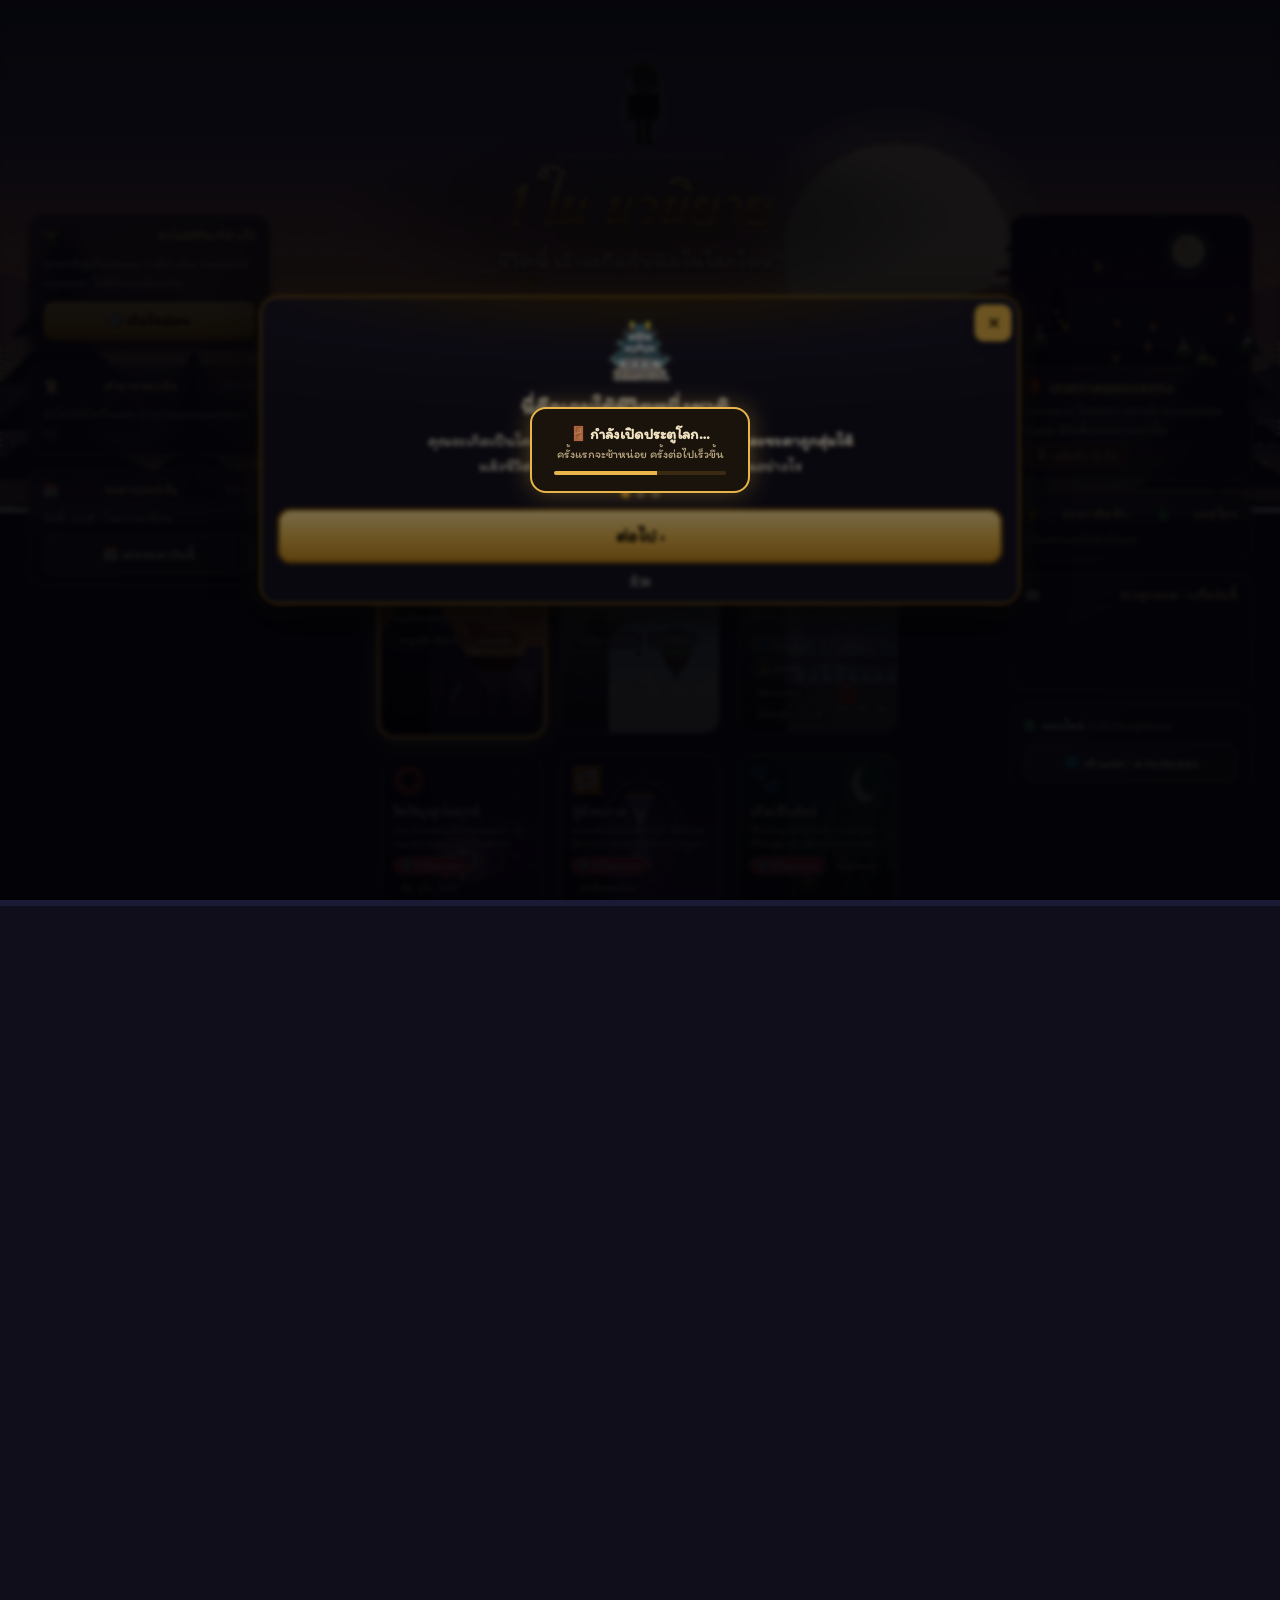
==== commit 4cf2311f: "Split 149 uncoupled modern-world chunks (≈344 KB) out of app.js into w/mwx.js, loaded as a dependenc" ====
--- a/index.html
+++ b/index.html
@@ -491,7 +491,7 @@
 </style>
 <script>
 // โหลดเกมแบบเห็นความคืบหน้า: ดึง app.js ผ่าน fetch (นับไบต์) แล้วค่อยใส่ <script src> ซึ่งได้ไฟล์จากแคชทันที
-(function(){var L=document.getElementById('bootL'),B=document.getElementById('bootB'),T=document.getElementById('bootT'),S=document.getElementById('bootS'),t0=Date.now(),ts=t0,tot0=10700000,gone=0,SZ=10700000,tries=0;
+(function(){var L=document.getElementById('bootL'),B=document.getElementById('bootB'),T=document.getElementById('bootT'),S=document.getElementById('bootS'),t0=Date.now(),ts=t0,tot0=10400000,gone=0,SZ=10400000,tries=0;
 function set(f,n){f=Math.max(.03,Math.min(.99,f));B.style.width=(f*100).toFixed(1)+'%';T.textContent='กำลังโหลดเกม '+Math.round(f*100)+'%';if(n&&Date.now()-t0>1500){var el=(Date.now()-ts)/1000,sp=el>1?(n/el):0,eta=sp>0?Math.max(0,(tot0-n)/sp):0;S.textContent=(n/1048576).toFixed(1)+' MB'+(eta>4&&f<.97?' · อีกประมาณ '+(eta>=90?Math.round(eta/60)+' นาที':Math.round(eta)+' วินาที'):'')+' · ครั้งต่อไปจะเปิดเร็วขึ้น'}}
 function done(){if(gone)return;gone=1;B.style.width='100%';L.classList.add('out');setTimeout(function(){try{L.remove()}catch(e){}},400)}
 function fail(){T.textContent='โหลดไม่สำเร็จ — เน็ตอาจหลุด';S.textContent='';document.getElementById('bootR').style.display='inline-block'}
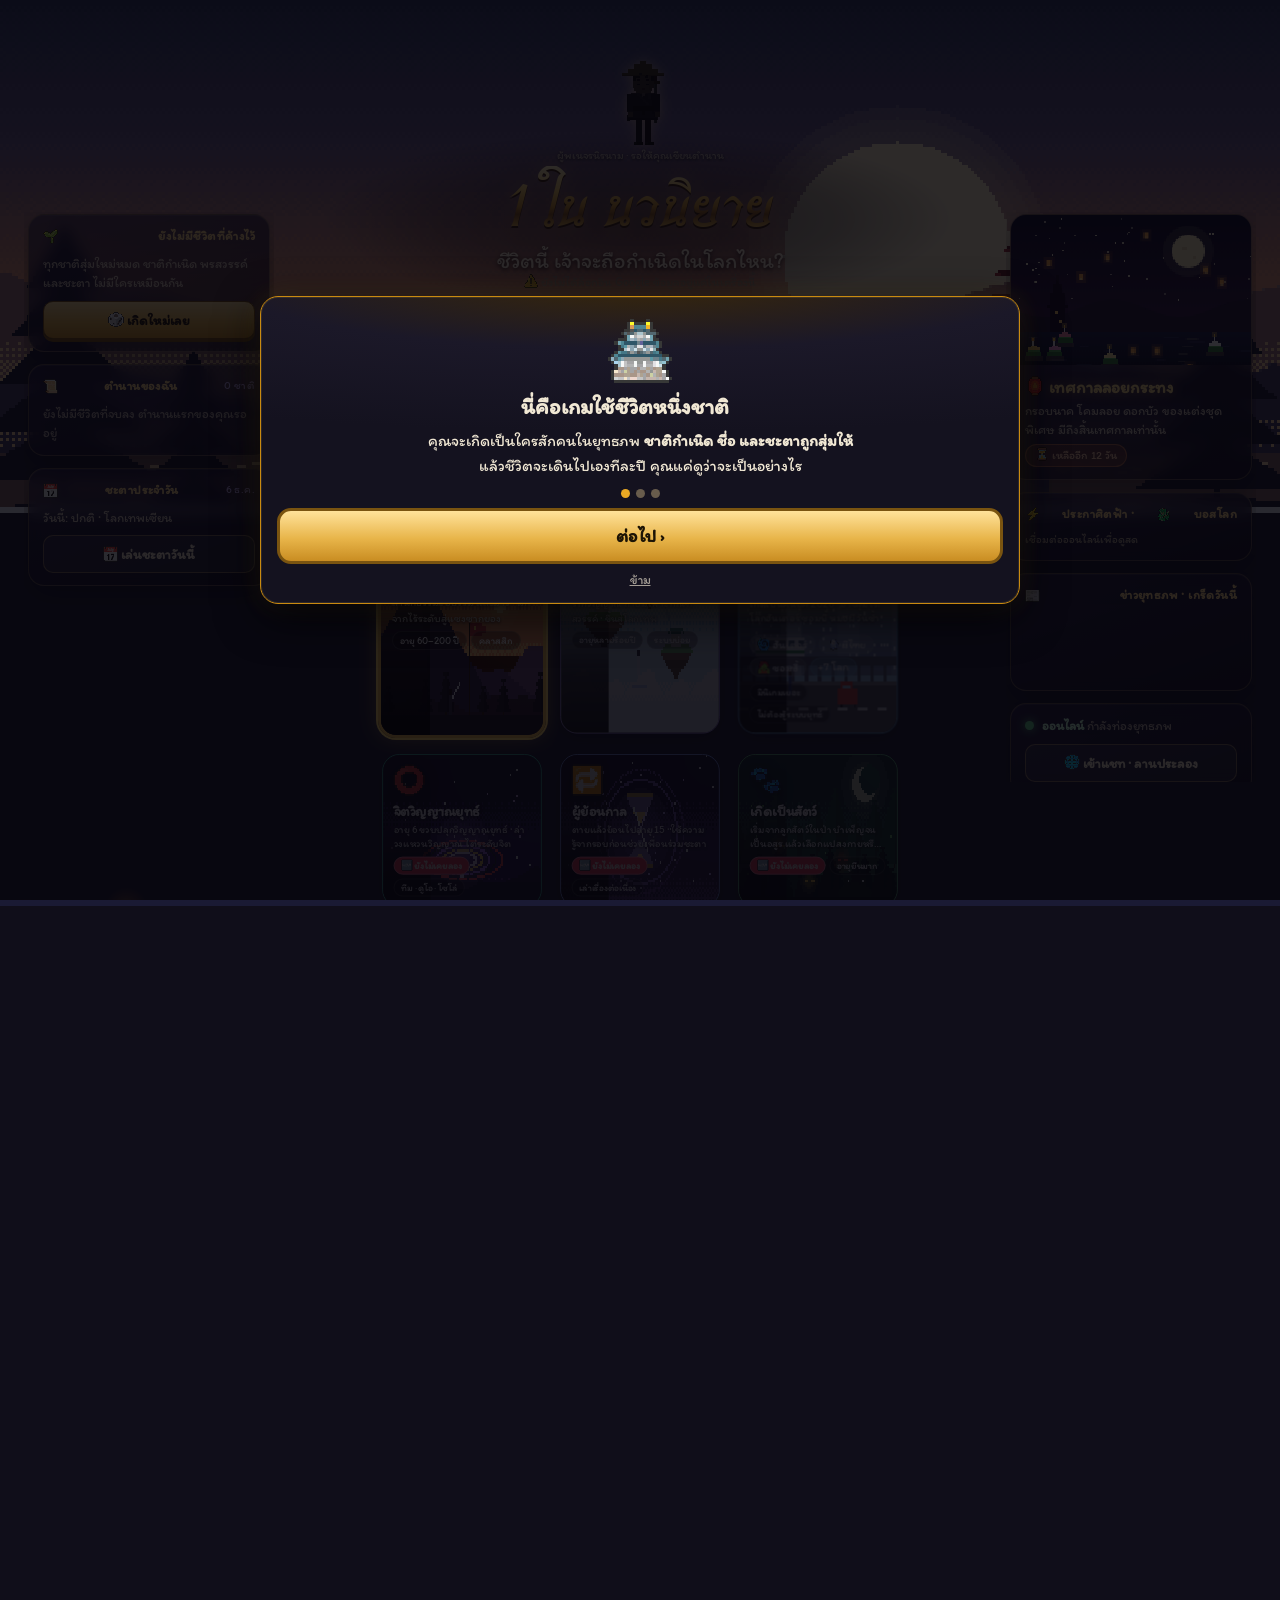
==== commit 11579471: "Loading screen: rooftop runner minigame while the game downloads (shown only if loading takes >3s, a" ====
--- a/index.html
+++ b/index.html
@@ -477,7 +477,7 @@
 <div class="mask" id="mask"><div class="modal" id="modal"></div></div>
 <div class="toast" id="toast"></div>
 
-<div id="bootL" aria-live="polite"><div class="bl-in"><div class="bl-ic">📖</div><b>1 ใน นวนิยาย</b><div class="bl-bar"><i id="bootB"></i></div><small id="bootT">กำลังเปิดเกม…</small><small class="bl-sub" id="bootS"></small><button id="bootR" onclick="location.reload()">🔄 ลองใหม่</button></div></div>
+<div id="bootL" aria-live="polite"><div class="bl-in"><div class="bl-ic">📖</div><b>1 ใน นวนิยาย</b><div class="bl-bar"><i id="bootB"></i></div><small id="bootT">กำลังเปิดเกม…</small><small class="bl-sub" id="bootS"></small><button id="bootR" onclick="location.reload()">🔄 ลองใหม่</button><div id="bootG" hidden><canvas id="bootC" width="720" height="340"></canvas><div id="bootGH">👆 แตะเพื่อวิ่งระหว่างรอ</div><button id="bootGo" hidden>✅ พร้อมแล้ว · แตะเพื่อเข้าโลก</button></div></div></div>
 <style>
 #bootL{position:fixed;inset:0;z-index:2147483000;display:flex;align-items:center;justify-content:center;background:rgba(15,13,22,.92);color:#f6ecd6;font-family:Itim,Sarabun,system-ui,sans-serif;transition:opacity .35s}
 #bootL.out{opacity:0;pointer-events:none}
@@ -486,14 +486,93 @@
 #bootL .bl-bar{width:100%;height:10px;border-radius:9px;background:rgba(255,255,255,.12);overflow:hidden;border:1px solid rgba(255,215,106,.35)}
 #bootL .bl-bar i{display:block;height:100%;width:3%;border-radius:9px;background:linear-gradient(90deg,#ffb340,#ffd76a,#fff2b8);transition:width .25s}
 #bootL small{font-size:14px;opacity:.9}#bootL .bl-sub{font-size:12px;opacity:.6;min-height:1em}
+#bootG{width:min(360px,92vw);margin-top:6px;display:flex;flex-direction:column;align-items:center;gap:6px}#bootG[hidden]{display:none}
+#bootC{width:100%;height:auto;aspect-ratio:36/17;border-radius:14px;border:1px solid rgba(255,215,106,.45);box-shadow:0 6px 24px rgba(0,0,0,.5),0 0 18px rgba(255,170,80,.15);background:#141026;touch-action:none;-webkit-user-select:none;user-select:none;cursor:pointer}
+#bootGH{font-size:13px;opacity:.85;min-height:1.2em}
+#bootGo{padding:10px 18px;border-radius:12px;border:2px solid #7fe08a;background:#12301a;color:#a8ffb2;font:inherit;font-weight:700;cursor:pointer;animation:blB 1.2s ease-in-out infinite}#bootGo[hidden]{display:none}
 #bootR{display:none;margin-top:6px;padding:8px 16px;border-radius:12px;border:2px solid #ffd76a;background:#2a2210;color:#ffd76a;font:inherit;cursor:pointer}
 @keyframes blB{0%,100%{transform:translateY(0)}50%{transform:translateY(-6px)}}
 </style>
 <script>
+// 🏃 มินิเกม "วิ่งข้ามหลังคา" ระหว่างรอโหลด (โชว์เมื่อโหลดเกิน 3 วิ · วาดด้วยโค้ดล้วน ไม่มีรูป · หยุดทันทีเมื่อเข้าเกม)
+(function(){var G=document.getElementById('bootG'),C=document.getElementById('bootC'),H=document.getElementById('bootGH'),GO=document.getElementById('bootGo');if(!G||!C||!C.getContext)return;
+var x=C.getContext('2d'),W=360,_s=x.setTransform?x.setTransform(2,0,0,2,0,0):0,Ht=170,GY=128,on=0,play=0,dead=0,raf=0,last=0,spd=3,dist=0,best=0,coins=0,touched=0,lastIn=0,readyCb=null,fin=0,hold=0,holdT=0,runs=0,bestRun=0;
+try{best=+(localStorage.getItem('murim_bootrun')||0)||0}catch(e){}
+var P={y:GY,vy:0,g:1,f:0},obs=[],cns=[],roofs=[],stars=[];for(var i=0;i<26;i++)stars.push([Math.random()*W,Math.random()*70,Math.random()]);
+function reset(){P.y=GY;P.vy=0;P.g=1;obs=[];cns=[];roofs=[{x:0,w:W+60}];spd=3;dist=0;coins=0;dead=0}
+reset();
+function roofAt(px){for(var i=0;i<roofs.length;i++){var r=roofs[i];if(px>=r.x&&px<=r.x+r.w)return r}return null}
+function spawn(){var r=roofs[roofs.length-1],end=r.x+r.w;if(end<W+40){var gap=dist<40?0:(Math.random()<.45?38+Math.random()*Math.min(46,20+dist/12):0),w=110+Math.random()*120;roofs.push({x:end+gap,w:w});
+ var k=Math.random();if(dist>8&&k<.38)obs.push({t:'box',x:end+gap+40+Math.random()*(w-80),y:GY-16,w:14,h:16});else if(dist>25&&k<.62)obs.push({t:'arw',x:W+60+Math.random()*80,y:GY-46-Math.random()*10,w:22,h:4});
+ if(Math.random()<.6)cns.push({x:end+gap+30+Math.random()*(w-40),y:GY-30-Math.random()*40,got:0})}}
+function jump(){if(dead){reset();return}if(P.g){P.vy=-6.6;P.g=0;hold=1;holdT=0;puff(44,GY,4,'#9a8ab5')}}
+function inp(e){if(e){try{e.preventDefault()}catch(_){}}lastIn=Date.now();if(!play){play=1;touched=1;H.textContent='แตะ = กระโดด · แตะค้าง = กระโดดสูง';runs++;reset();return}jump()}
+function up(){hold=0}
+C.addEventListener('pointerdown',inp);C.addEventListener('pointerup',up);C.addEventListener('pointercancel',up);
+document.addEventListener('keydown',function(e){if(!on||fin)return;if(e.code==='Space'||e.key===' '||e.key==='ArrowUp'){inp(e)}});document.addEventListener('keyup',function(e){if(e.code==='Space'||e.key===' '||e.key==='ArrowUp')up()});
+GO.addEventListener('click',function(){finish()});
+function hit(a,b){return a.x<b.x+b.w&&a.x+a.w>b.x&&a.y<b.y+b.h&&a.y+a.h>b.y}
+function step(){if(!play||dead)return;spd=Math.min(7.5,3+dist/60);dist+=spd/22;
+ for(var i=0;i<roofs.length;i++)roofs[i].x-=spd;while(roofs.length&&roofs[0].x+roofs[0].w<-10)roofs.shift();
+ for(i=0;i<obs.length;i++)obs[i].x-=spd*(obs[i].t==='arw'?1.6:1);obs=obs.filter(function(o){return o.x>-40});
+ for(i=0;i<cns.length;i++)cns[i].x-=spd;cns=cns.filter(function(c){return c.x>-10&&!c.got});spawn();
+ if(hold&&!P.g&&holdT<14&&P.vy<0){P.vy-=.32;holdT++}
+ P.vy+=.42;P.y+=P.vy;var r=roofAt(46);if(r&&P.y>=GY&&P.vy>=0&&P.y-P.vy<=GY+2){if(!P.g&&P.vy>2)puff(46,GY,6,'#c9b8d8');P.y=GY;P.vy=0;P.g=1}else if(P.y<GY-.5||!r)P.g=0;
+ if(P.y>Ht+20)die();var me={x:40,y:P.y-22,w:12,h:22};
+ for(i=0;i<obs.length;i++)if(hit(me,obs[i]))die();
+ for(i=0;i<cns.length;i++){var c=cns[i];if(!c.got&&Math.abs(c.x-46)<12&&Math.abs(c.y-(P.y-12))<16){c.got=1;coins++;puff(c.x,c.y,8,'#ffe38a')}}
+ P.f+=spd/10}
+function die(){if(dead)return;dead=1;shake=6;flash=.45;puff(46,P.y-10,12,'#e8433a');var sc=Math.floor(dist)+coins*5;if(sc>bestRun)bestRun=sc;if(sc>best){best=sc;try{localStorage.setItem('murim_bootrun',String(best))}catch(e){}}H.textContent='💥 ล้มแล้ว · แตะเพื่อวิ่งใหม่'}
+function px(c,X,Y,w,h){x.fillStyle=c;x.fillRect(Math.round(X),Math.round(Y),w,h)}
+var sky=null,pts=[],shake=0,flash=0,petals=[];for(var q=0;q<14;q++)petals.push([Math.random()*W,Math.random()*Ht,.3+Math.random()*.7,Math.random()*6.3]);
+function puff(X,Y,n,c){for(var i=0;i<n;i++)pts.push({x:X,y:Y,vx:(Math.random()-.5)*2.2,vy:-Math.random()*1.8,l:18+Math.random()*12,c:c})}
+function eave(X,Y,w,col,dark){x.fillStyle=col;x.beginPath();x.moveTo(X-10,Y+2);x.quadraticCurveTo(X-4,Y+4,X+2,Y-6);x.lineTo(X+w-2,Y-6);x.quadraticCurveTo(X+w+4,Y+4,X+w+10,Y+2);x.lineTo(X+w+6,Y+5);x.lineTo(X-6,Y+5);x.closePath();x.fill();x.fillStyle=dark;x.fillRect(X-6,Y+4,w+12,2)}
+function pagoda(X,base,s,c1,c2,lit){var w=26*s,h=14*s;for(var f=0;f<3;f++){var ww=w-f*7*s,xx=X+(w-ww)/2,yy=base-h*(f+1);x.fillStyle=c1;x.fillRect(xx,yy,ww,h);if(lit){x.fillStyle='rgba(255,190,90,.85)';for(var k=0;k<3;k++)if((k+f+Math.floor(X))%2)x.fillRect(xx+4*s+k*(ww-8*s)/3,yy+4*s,3*s,4*s)}eave(xx,yy,ww,c2,c1)}x.fillStyle=c2;x.fillRect(X+w/2-1,base-h*3-12*s,2,12*s)}
+function hero(X,Y){var run=P.g&&play&&!dead,f=Math.floor(P.f)%4,bob=run?(f%2?-1:0):0,Y2=Y+bob;
+ var sw=Math.sin(P.f*.9)*3;x.strokeStyle='#e8433a';x.lineWidth=2;x.beginPath();x.moveTo(X+3,Y2-19);x.quadraticCurveTo(X-6,Y2-20+sw,X-14,Y2-16+sw*1.4);x.stroke();
+ px('#3a2b22',X+9,Y2-24,3,14);px('#c9c9d8',X+10,Y2-27,1,4);
+ var l1=run?[0,3,0,-3][f]:(P.g?0:2),l2=-l1;px('#1d1a2e',X+3+l1,Y2-6,3,6);px('#1d1a2e',X+7+l2,Y2-6,3,6);px('#5a3a22',X+2+l1,Y2-1,4,1);px('#5a3a22',X+6+l2,Y2-1,4,1);
+ px('#2c4fa8',X+1,Y2-15,11,10);px('#3d68d6',X+1,Y2-15,11,2);px('#e8c23a',X+1,Y2-9,11,2);
+ px('#f1d0a8',X+2,Y2-22,8,7);px('#1d1a2e',X+1,Y2-24,10,3);px('#1d1a2e',X+1,Y2-22,2,4);px('#1d1a2e',X+4,Y2-27,4,3);px('#e8433a',X+3,Y2-23,6,1);px('#1d1a2e',X+8,Y2-20,1,2);
+ var ar=run?[2,-1,-2,1][f]:-3;px('#f1d0a8',X+11,Y2-13+ar,3,3);px('#2c4fa8',X-1,Y2-13-ar,3,4)}
+function draw(){if(!sky){sky=x.createLinearGradient(0,0,0,Ht);sky.addColorStop(0,'#0b0a24');sky.addColorStop(.55,'#2a1d52');sky.addColorStop(.85,'#5b2c5e');sky.addColorStop(1,'#8a3f56')}
+ x.save();if(shake>0){x.translate((Math.random()-.5)*shake,(Math.random()-.5)*shake);shake*=.85;if(shake<.3)shake=0}
+ x.fillStyle=sky;x.fillRect(-4,-4,W+8,Ht+8);var D=dist*12;
+ for(var i=0;i<stars.length;i++){var s0=stars[i],tw=.5+.5*Math.sin(last/400+i);x.globalAlpha=.3+.7*tw*s0[2];px(s0[2]>.7?'#fff6d0':'#b9b0ff',((s0[0]-D*.05*(s0[2]+.2))%W+W)%W,s0[1],s0[2]>.8?2:1,s0[2]>.8?2:1)}x.globalAlpha=1;
+ var mg=x.createRadialGradient(290,40,4,290,40,46);mg.addColorStop(0,'rgba(255,240,190,.55)');mg.addColorStop(1,'rgba(255,240,190,0)');x.fillStyle=mg;x.fillRect(240,0,100,90);
+ x.fillStyle='#fff1c8';x.beginPath();x.arc(290,40,15,0,6.3);x.fill();x.fillStyle='rgba(220,200,150,.35)';x.beginPath();x.arc(285,36,4,0,6.3);x.arc(295,45,3,0,6.3);x.fill();
+ x.fillStyle='rgba(200,190,255,.08)';for(i=0;i<3;i++){var cx=((i*150-D*.12)%540+540)%540-90;x.beginPath();x.ellipse(cx,30+i*14,50,7,0,0,6.3);x.fill()}
+ x.fillStyle='#1c1540';x.beginPath();x.moveTo(0,Ht);for(i=0;i<=W+40;i+=20){var mx=i-((D*.15)%40);x.lineTo(mx,96-Math.abs(Math.sin((i+Math.floor(D*.15/40)*40)*.031))*34)}x.lineTo(W+40,Ht);x.fill();
+ for(i=0;i<6;i++){var bx=((i*95-D*.35)%570+570)%570-70;pagoda(bx,118,.8+(i%3)*.15,'#2a1f4a','#3b2b63',true)}
+ for(i=0;i<roofs.length;i++){var r=roofs[i];px('#2b1d3a',r.x,GY+2,r.w,Ht-GY);
+  for(var k=r.x+6;k<r.x+r.w-6;k+=16){px('#40294f',k,GY+12,10,12);px((Math.floor(k/16)%3===0)?'#ffcf7a':'#5a3d6b',k+2,GY+14,6,8)}
+  eave(r.x,GY-2,r.w,'#7c2f2a','#4a1a1d');x.fillStyle='#a8443a';x.fillRect(r.x-2,GY-8,r.w+4,2);for(k=r.x;k<r.x+r.w;k+=6)px('#5e2422',k,GY-6,1,4);
+  px('#d8a548',r.x-10,GY-1,3,3);px('#d8a548',r.x+r.w+7,GY-1,3,3)}
+ for(i=0;i<roofs.length-1;i++){var a1=roofs[i],a2=roofs[i+1],gx=a1.x+a1.w,gw=a2.x-gx;if(gw>4&&gw<120){x.strokeStyle='rgba(30,20,30,.8)';x.lineWidth=1;x.beginPath();x.moveTo(gx,GY-6);x.quadraticCurveTo(gx+gw/2,GY+4,a2.x,GY-6);x.stroke();var lx=gx+gw/2,ly=GY-1+Math.sin(last/300+i)*1.5;x.fillStyle='rgba(255,90,60,.25)';x.beginPath();x.arc(lx,ly+5,8,0,6.3);x.fill();px('#e83a2e',lx-3,ly,6,8);px('#ffcf5a',lx-1,ly+8,2,3);px('#ffd76a',lx-3,ly,6,1)}}
+ for(i=0;i<cns.length;i++){var c=cns[i],gl=.6+.4*Math.sin(last/150+i);x.fillStyle='rgba(255,215,106,'+(.25*gl)+')';x.beginPath();x.arc(c.x,c.y,8,0,6.3);x.fill();x.fillStyle='#e8b93a';x.beginPath();x.arc(c.x,c.y,5,0,6.3);x.fill();x.fillStyle='#fff0a8';x.beginPath();x.arc(c.x-1,c.y-1,2.5,0,6.3);x.fill();px('#7a5418',c.x-1.5,c.y-1.5,3,3)}
+ for(i=0;i<obs.length;i++){var o=obs[i];if(o.t==='box'){px('#5a3a22',o.x-1,o.y+2,o.w+2,o.h-2);px('#8a5a2e',o.x,o.y+3,o.w,o.h-5);px('#c08a48',o.x+2,o.y+4,o.w-4,2);px('#3a2414',o.x+o.w/2-1,o.y+3,2,o.h-3);px('#c9c9d8',o.x+2,o.y-3,2,5);px('#c9c9d8',o.x+6,o.y-5,2,7);px('#c9c9d8',o.x+10,o.y-3,2,5)}
+  else{x.strokeStyle='rgba(255,220,200,.25)';x.beginPath();x.moveTo(o.x+o.w,o.y+1);x.lineTo(o.x+o.w+18,o.y+1);x.stroke();px('#d9cbb0',o.x+4,o.y,o.w-4,2);px('#c9c9d8',o.x,o.y-1,5,4);px('#e8433a',o.x+o.w-4,o.y-3,4,3);px('#e8433a',o.x+o.w-4,o.y+2,4,3)}}
+ x.save();x.translate(46,P.y);x.scale(1.35,1.35);x.translate(-46,-P.y);x.fillStyle='rgba(0,0,0,.25)';if(P.g)x.fillRect(40,P.y,14,2);hero(40,P.y);x.restore();
+ for(i=pts.length-1;i>=0;i--){var p0=pts[i];p0.x+=p0.vx-spd*.3;p0.y+=p0.vy;p0.vy+=.08;p0.l--;if(p0.l<=0){pts.splice(i,1);continue}x.globalAlpha=Math.min(1,p0.l/14);px(p0.c,p0.x,p0.y,2,2)}x.globalAlpha=1;
+ for(i=0;i<petals.length;i++){var pe=petals[i];pe[0]-=(.4+spd*.15)*pe[2];pe[1]+=.25*pe[2];pe[3]+=.05;if(pe[0]<-4)pe[0]=W+4;if(pe[1]>Ht)pe[1]=-4;x.fillStyle='rgba(255,170,200,'+(.5*pe[2])+')';x.fillRect(pe[0]+Math.sin(pe[3])*3,pe[1],2,1.5)}
+ if(flash>0){x.fillStyle='rgba(255,80,60,'+flash+')';x.fillRect(0,0,W,Ht);flash*=.85;if(flash<.02)flash=0}
+ x.restore();
+ x.font='bold 12px Itim,sans-serif';x.textAlign='left';x.fillStyle='rgba(0,0,0,.45)';x.fillText((play?Math.floor(dist)+coins*5:0)+' ลี้',9,17);x.fillStyle='#ffd76a';x.fillText((play?Math.floor(dist)+coins*5:0)+' ลี้',8,16);
+ x.textAlign='right';x.fillStyle='rgba(0,0,0,.45)';x.fillText('🏆 '+best,W-7,17);x.fillStyle='#fff2b8';x.fillText('🏆 '+best,W-8,16);
+ if(!play){x.fillStyle='rgba(8,6,20,.55)';x.fillRect(0,0,W,Ht);x.textAlign='center';x.font='bold 18px Itim,sans-serif';x.fillStyle='#000';x.fillText('🏮 วิ่งข้ามหลังคา 🏮',W/2+1,Ht/2-5);x.fillStyle='#ffd76a';x.fillText('🏮 วิ่งข้ามหลังคา 🏮',W/2,Ht/2-6);x.font='13px Itim,sans-serif';x.fillStyle='#fff2b8';x.fillText('แตะเพื่อเริ่ม · แตะค้างกระโดดสูง',W/2,Ht/2+16)}}
+function loop(t){if(fin||!on)return;raf=requestAnimationFrame(loop);if(document.hidden)return;var dt=t-last;if(dt<14)return;last=t;var n=Math.min(3,Math.round(dt/16.7)||1);for(var i=0;i<n;i++)step();draw();
+ if(readyCb&&Date.now()-lastIn>3000)finish()}
+function finish(){if(fin)return;fin=1;on=0;try{cancelAnimationFrame(raf)}catch(e){}var cb=readyCb;readyCb=null;var sc=Math.max(bestRun,play&&!dead?Math.floor(dist)+coins*5:0);if(sc>best){best=sc;try{localStorage.setItem('murim_bootrun',String(best))}catch(e){}}if(cb)cb();
+ if(touched&&sc>0)setTimeout(function(){try{window.toast&&toast('🏃 ระหว่างรอ คุณวิ่งได้ '+sc+' ลี้'+(sc>=best&&runs>0?' · สถิติของคุณ':''))}catch(e){}},1800)}
+setTimeout(function(){if(window.__bootDoneEarly)return;var L=document.getElementById('bootL');if(!L||L.classList.contains('out'))return;G.hidden=false;on=1;draw();raf=requestAnimationFrame(loop)},3000);
+window.__bootRun={hold:function(){if(on&&touched)return true;on=0;fin=1;try{cancelAnimationFrame(raf)}catch(e){}return false},ready:function(cb){readyCb=cb;lastIn=Math.max(lastIn,Date.now()-1500);GO.hidden=false;H.textContent='โหลดเสร็จแล้ว · เล่นต่อได้ หรือแตะปุ่มด้านล่าง'}};
+})();
+</script>
+<script>
 // โหลดเกมแบบเห็นความคืบหน้า: ดึง app.js ผ่าน fetch (นับไบต์) แล้วค่อยใส่ <script src> ซึ่งได้ไฟล์จากแคชทันที
 (function(){var L=document.getElementById('bootL'),B=document.getElementById('bootB'),T=document.getElementById('bootT'),S=document.getElementById('bootS'),t0=Date.now(),ts=t0,tot0=10400000,gone=0,SZ=10400000,tries=0;
 function set(f,n){f=Math.max(.03,Math.min(.99,f));B.style.width=(f*100).toFixed(1)+'%';T.textContent='กำลังโหลดเกม '+Math.round(f*100)+'%';if(n&&Date.now()-t0>1500){var el=(Date.now()-ts)/1000,sp=el>1?(n/el):0,eta=sp>0?Math.max(0,(tot0-n)/sp):0;S.textContent=(n/1048576).toFixed(1)+' MB'+(eta>4&&f<.97?' · อีกประมาณ '+(eta>=90?Math.round(eta/60)+' นาที':Math.round(eta)+' วินาที'):'')+' · ครั้งต่อไปจะเปิดเร็วขึ้น'}}
-function done(){if(gone)return;gone=1;B.style.width='100%';L.classList.add('out');setTimeout(function(){try{L.remove()}catch(e){}},400)}
+function done(){if(gone)return;gone=1;B.style.width='100%';var fin=function(){L.classList.add('out');setTimeout(function(){try{L.remove()}catch(e){}},400)};try{var R=window.__bootRun;if(R&&R.hold()){T.textContent='โหลดเสร็จแล้ว';S.textContent='';return R.ready(fin)}}catch(e){}fin()}
 function fail(){T.textContent='โหลดไม่สำเร็จ — เน็ตอาจหลุด';S.textContent='';document.getElementById('bootR').style.display='inline-block'}
 var ran=0;function go(){if(ran)return;ran=1;T.textContent='กำลังเตรียมโลก…';var s=document.createElement('script');s.src='/app.js';s.charset='utf-8';s.async=false;s.onload=function(){setTimeout(done,60)};s.onerror=fail;document.body.appendChild(s)}
 // เก็บไฟล์เกมไว้ในเครื่อง (service worker) + บอกเมื่อมีเวอร์ชันใหม่พร้อมใช้
@@ -509,7 +588,7 @@
   function retry(){if(dead||ran)return;dead=1;clearInterval(wd);try{ac&&ac.abort()}catch(e){}if(++tries<=3){T.textContent='เน็ตสะดุด กำลังลองใหม่ ('+tries+'/3)…';setTimeout(dl,1500*tries)}else go()}
   wd=setInterval(function(){if(Date.now()-last>25000)retry()},3000);
   fetch('/app.js',{credentials:'same-origin',signal:ac?ac.signal:undefined}).then(function(r){if(!r.ok||!r.body){clearInterval(wd);dead=1;return go()}var cl=+r.headers.get('content-length')||0,enc=r.headers.get('content-encoding'),tot=(!enc&&cl>1e6)?cl:SZ,n=0,rd=r.body.getReader(),parts=[];tot0=tot;
-  (function pump(){rd.read().then(function(x){if(dead)return;last=Date.now();if(x.done){clearInterval(wd);dead=1;set(1,n);var all=new Uint8Array(n),o=0;for(var i=0;i<parts.length;i++){all.set(parts[i],o);o+=parts[i].length}parts=null;all=null;return go()}parts.push(x.value);n+=x.value.length;set(n/tot,n);pump()}).catch(retry)})()}).catch(retry)}
+  (function pump(){rd.read().then(function(x){if(dead)return;last=Date.now();if(x.done){clearInterval(wd);dead=1;set(1,n);var all=new Uint8Array(n),o=0;for(var i=0;i<parts.length;i++){all.set(parts[i],o);o+=parts[i].length}parts=null;try{if(window.caches&&location.protocol==='https:'){var hh={'content-type':'application/javascript; charset=utf-8'},et=r.headers.get('etag'),lm=r.headers.get('last-modified');if(et)hh.etag=et;if(lm)hh['last-modified']=lm;var cp=all;caches.open('game-files-v2').then(function(c){return c.put('/app.js',new Response(cp,{headers:hh}))}).catch(function(){})}}catch(e){}return run(all)}parts.push(x.value);n+=x.value.length;set(n/tot,n);pump()}).catch(retry)})()}).catch(retry)}
  dl()}catch(e){go()}
 })();
 </script>
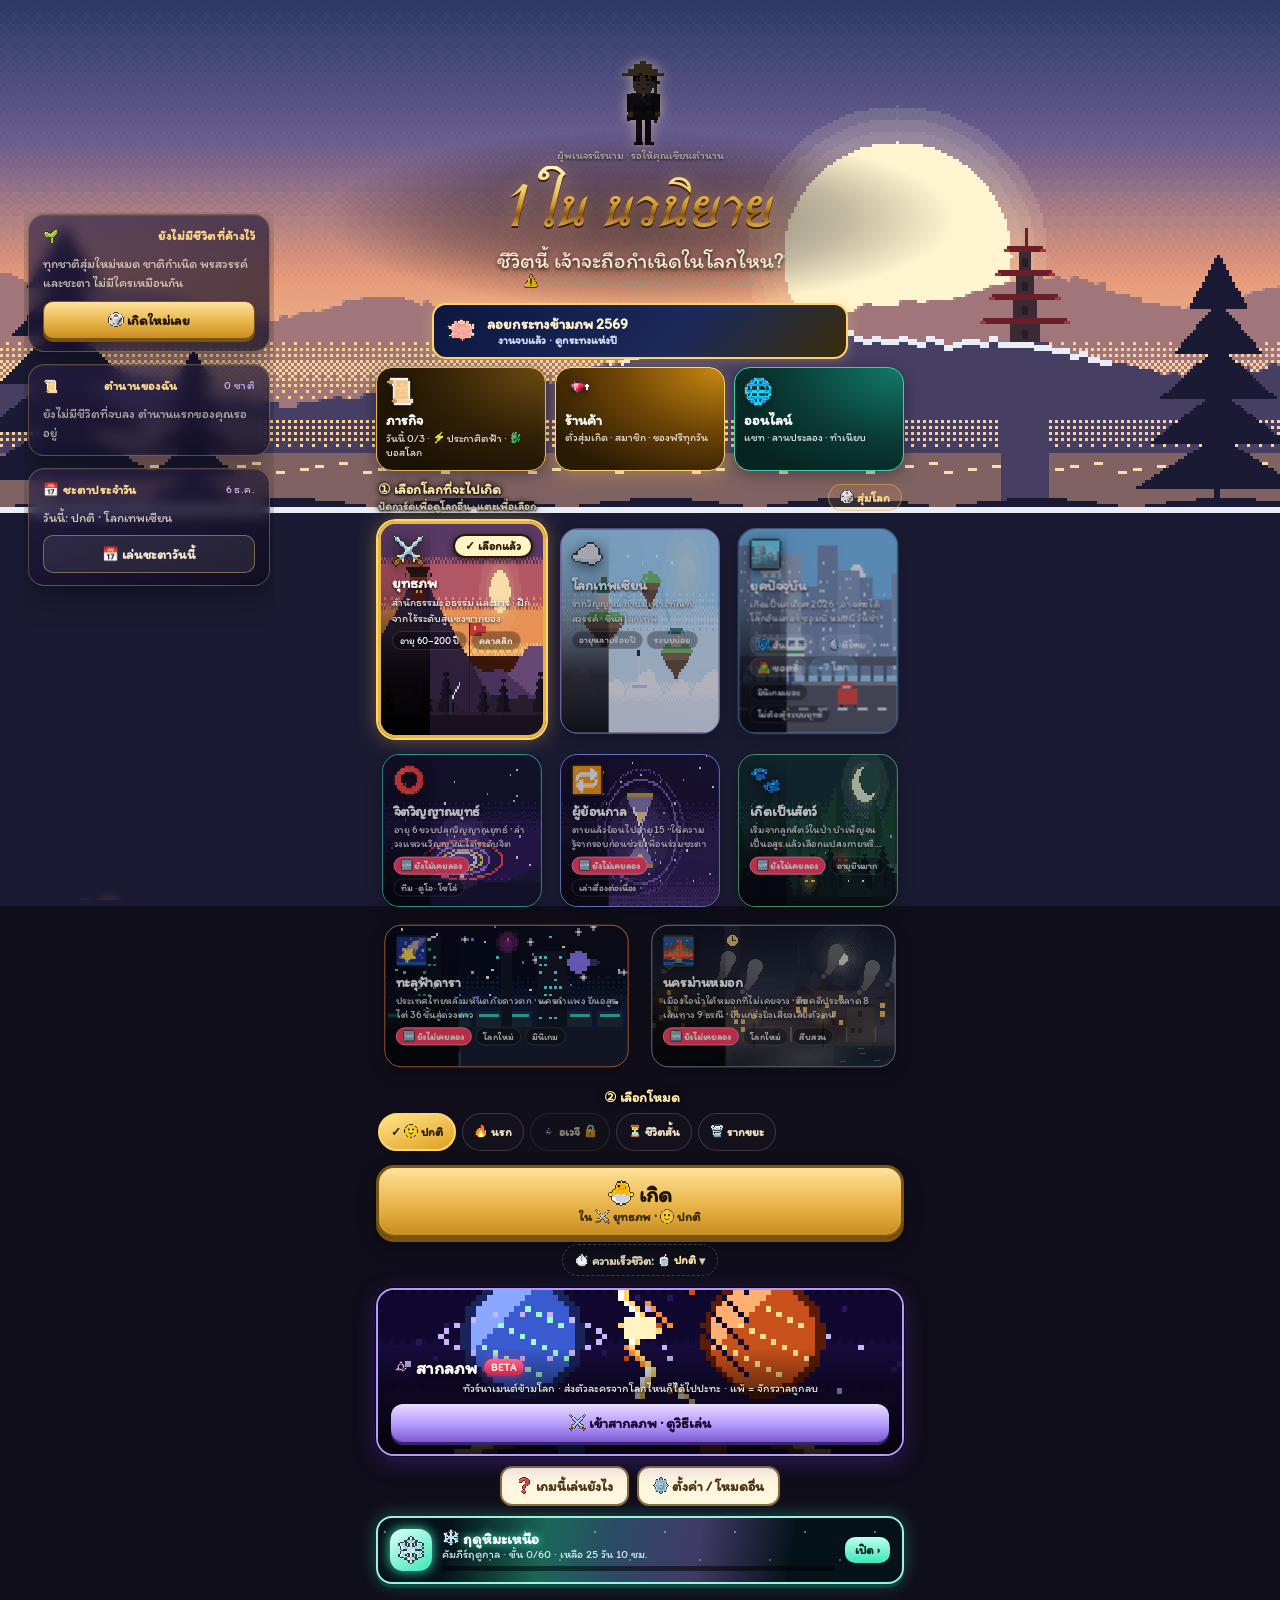
==== commit bee07241: "ไอคอนแอปใหม่: พิกเซลรูปคน ล้อมด้วยทุกโลก (ยุทธภพ เซียน สัตว์ ม่านหมอก ยุคปัจจุบัน ทะลุฟ้าดารา) Co-Au" ====
--- a/index.html
+++ b/index.html
@@ -101,8 +101,8 @@
 <meta name="twitter:image" content="https://www.1inanovel.com/og-worlds.jpg?v=20261120b">
 <link rel="manifest" href="/manifest.webmanifest">
 <meta name="theme-color" content="#14131b">
-<link rel="icon" href="/icon-192.png" type="image/png">
-<link rel="apple-touch-icon" href="/icon-192.png">
+<link rel="icon" href="/icon-192.png?v=2" type="image/png">
+<link rel="apple-touch-icon" href="/icon-192.png?v=2">
 <meta name="apple-mobile-web-app-capable" content="yes">
 <meta name="mobile-web-app-capable" content="yes">
 <meta name="apple-mobile-web-app-title" content="1 ใน นวนิยาย">
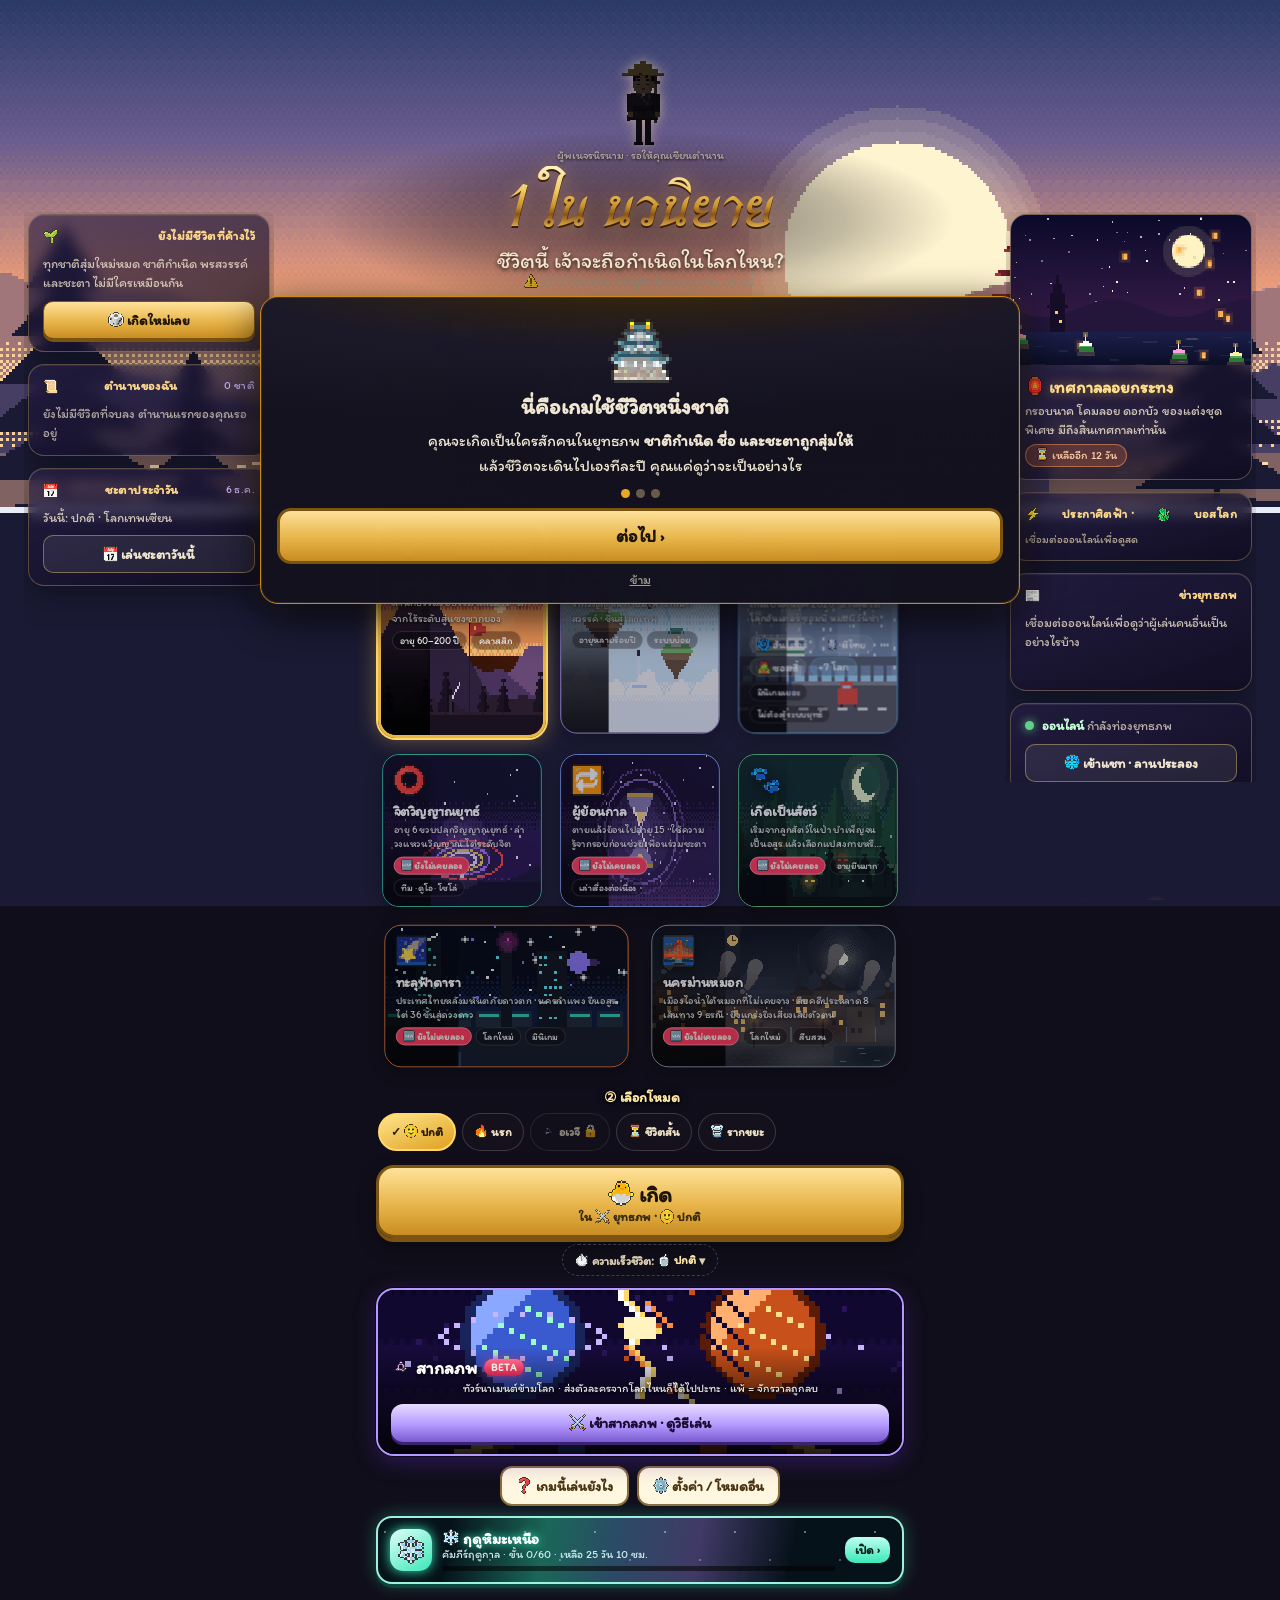
==== commit 3040651e: "ไอคอนแอป: ใช้ภาพพิกเซลที่ AI เจนมา (คนกลางวงล้อมทุกโลก) Co-Authored-By: Claude Sonnet 5.5 <noreply@a" ====
--- a/index.html
+++ b/index.html
@@ -90,7 +90,7 @@
 <meta property="og:url" content="https://www.1inanovel.com/">
 <meta property="og:title" content="1 ใน นวนิยาย — จำลองชีวิตยุทธภพและเทพเซียน">
 <meta property="og:description" content="ทุกชีวิตคือนิยายเรื่องใหม่ — เกิดเป็นจอมยุทธ์ เซียน เทพ คนยุคปัจจุบัน หรือลงนรก 100 ชั้น · เล่นฟรีบนเว็บ ไม่ต้องโหลดแอป">
-<meta property="og:image" content="https://www.1inanovel.com/og-worlds.jpg?v=20261120b">
+<meta property="og:image" content="https://www.1inanovel.com/og-worlds.jpg?v=30261120b">
 <meta property="og:image:width" content="1200">
 <meta property="og:image:height" content="630">
 <meta property="og:image:alt" content="1 ใน นวนิยาย — เกมจำลองชีวิตยุทธภพและเทพเซียน">
@@ -98,11 +98,11 @@
 <meta name="twitter:card" content="summary_large_image">
 <meta name="twitter:title" content="1 ใน นวนิยาย — จำลองชีวิตยุทธภพและเทพเซียน">
 <meta name="twitter:description" content="ทุกชีวิตคือนิยายเรื่องใหม่ — จอมยุทธ์ เซียน เทพ ยุคปัจจุบัน · เล่นฟรีบนเว็บ">
-<meta name="twitter:image" content="https://www.1inanovel.com/og-worlds.jpg?v=20261120b">
+<meta name="twitter:image" content="https://www.1inanovel.com/og-worlds.jpg?v=30261120b">
 <link rel="manifest" href="/manifest.webmanifest">
 <meta name="theme-color" content="#14131b">
-<link rel="icon" href="/icon-192.png?v=2" type="image/png">
-<link rel="apple-touch-icon" href="/icon-192.png?v=2">
+<link rel="icon" href="/icon-192.png?v=3" type="image/png">
+<link rel="apple-touch-icon" href="/icon-192.png?v=3">
 <meta name="apple-mobile-web-app-capable" content="yes">
 <meta name="mobile-web-app-capable" content="yes">
 <meta name="apple-mobile-web-app-title" content="1 ใน นวนิยาย">
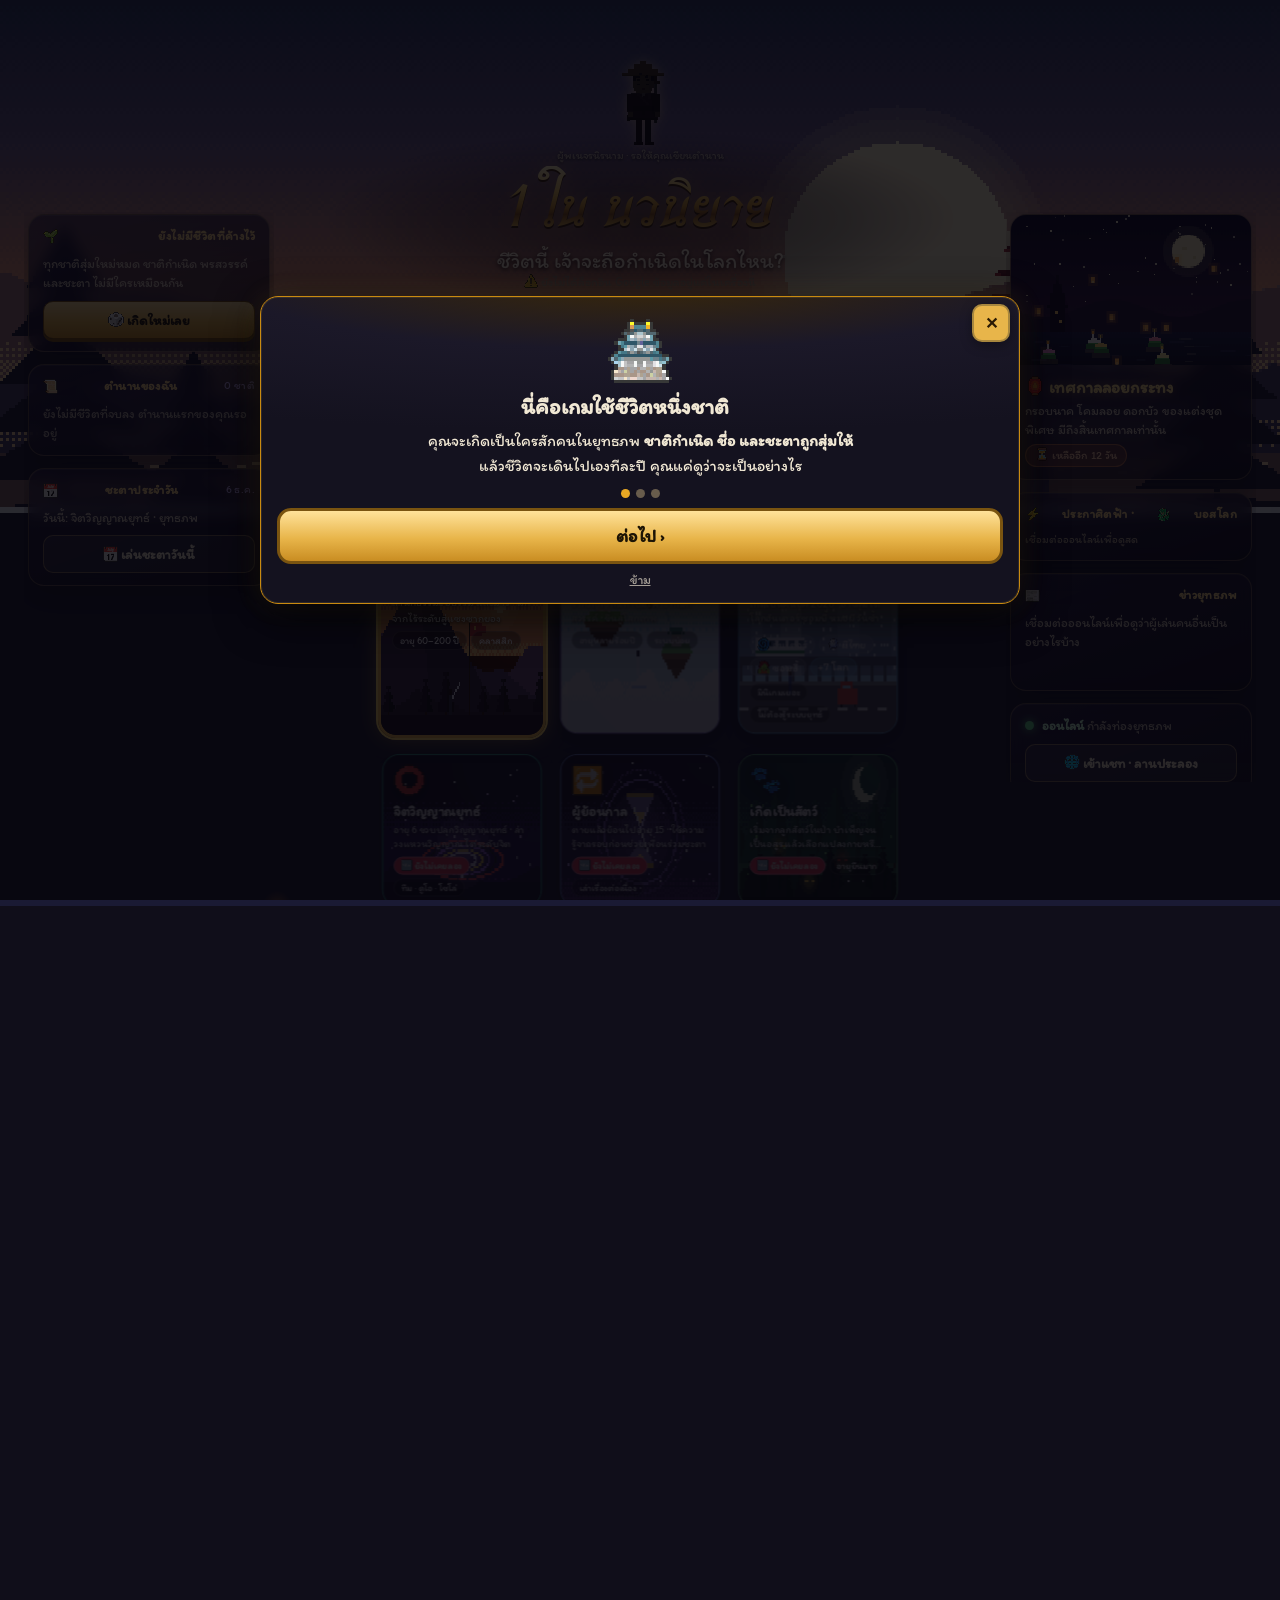
==== commit bf99d30d: "perf: เปลี่ยนกฎ body:has(...) เป็นคลาสสถานะบน body (หน้าตาเหมือนเดิม ไม่ให้ทั้งหน้าคำนวณสไตล์ใหม่ตอน" ====
--- a/index.html
+++ b/index.html
@@ -329,7 +329,7 @@
 .onlinebadge{display:inline-block;margin:4px auto 0;padding:3px 10px;border:2px solid var(--line);border-radius:20px;font-size:.78em;background:var(--w);cursor:pointer}
 details.item summary{cursor:pointer}
 #titleBg{position:fixed;inset:0;width:100vw;height:100vh;object-fit:cover;image-rendering:pixelated;z-index:-1;display:none}
-#title.on #titleBg{display:block}#title{background:transparent}body:has(#title.on){background-image:none}
+#title.on #titleBg{display:block}#title{background:transparent}body.hs-title:not(#_hs){background-image:none}
 .tmenu{position:fixed;top:max(10px,env(safe-area-inset-top));right:12px;z-index:5;width:46px;height:46px;font-size:24px;border:2px solid #e8d8a8;border-radius:10px;background:rgba(20,16,24,.72);color:#f4e4b4;box-shadow:0 3px 0 rgba(0,0,0,.4);display:none}
 #title.on .tmenu{display:block}
 .tmgrid{display:grid;grid-template-columns:repeat(3,minmax(0,1fr));gap:6px}.tmgrid .cb{font-size:12px;padding:8px 2px;display:flex;flex-direction:column;align-items:center;gap:3px;min-height:58px;line-height:1.2}.tmgrid .cb i{font-style:normal;font-size:20px}
@@ -390,7 +390,7 @@
 @media (pointer:coarse){.gbtn,.pbtn{min-height:44px}.xbtn{width:40px;height:40px}.qbtn{right:54px}button.mini,.tab,.chip{min-height:36px}}
 </style>
 </head>
-<body>
+<body class="hs-title">
 
 <!-- TITLE -->
 <div id="title" class="screen on">
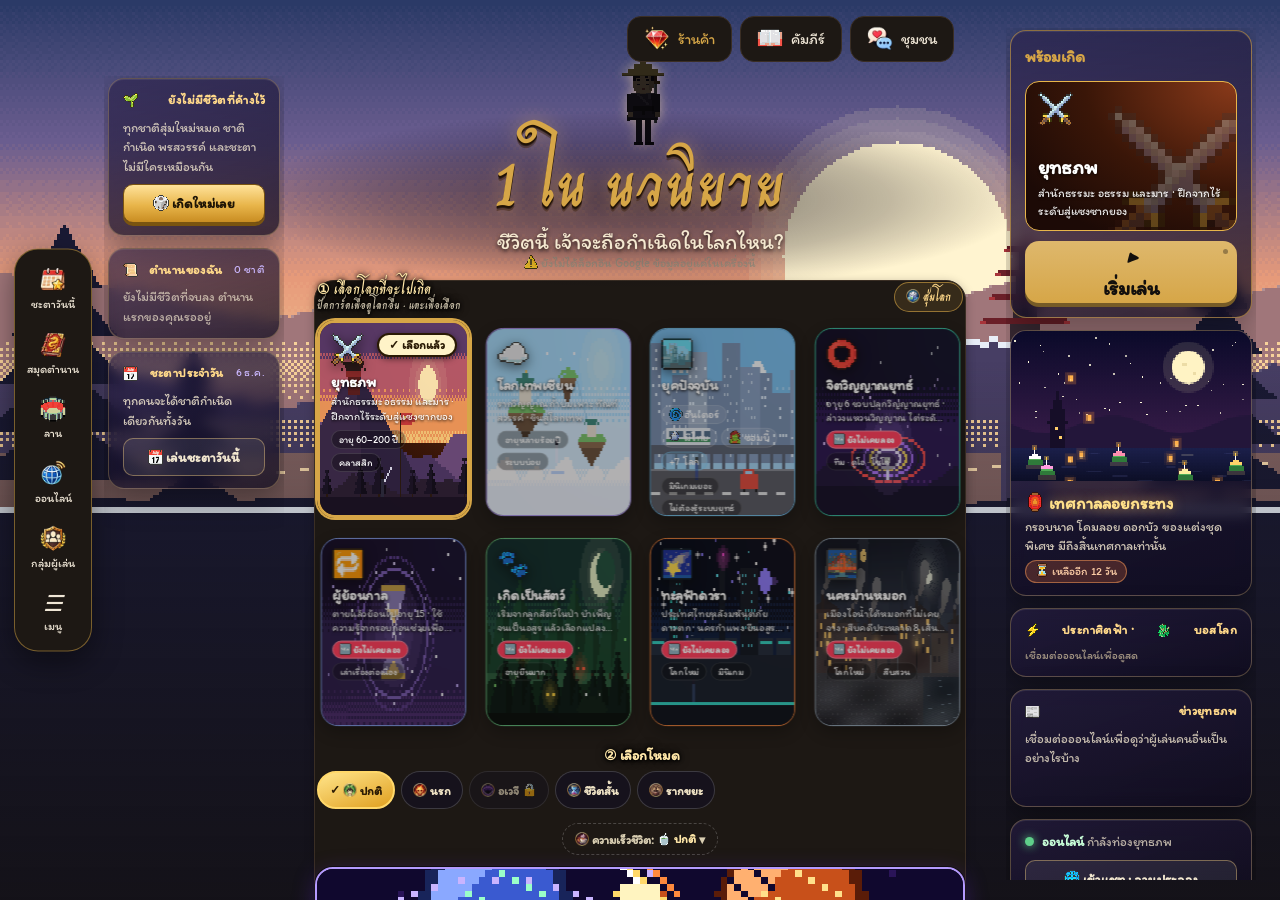
==== commit e12800df: "เปิดเกมเร็วขึ้น: รัน app.js ผ่าน blob (คอมไพล์นอกเธรดหลัก) · ย้ายโค้ดระบบเสริม 1.4MB ไป w/late.js โห" ====
--- a/index.html
+++ b/index.html
@@ -574,14 +574,18 @@
 function set(f,n){f=Math.max(.03,Math.min(.99,f));B.style.width=(f*100).toFixed(1)+'%';T.textContent='กำลังโหลดเกม '+Math.round(f*100)+'%';if(n&&Date.now()-t0>1500){var el=(Date.now()-ts)/1000,sp=el>1?(n/el):0,eta=sp>0?Math.max(0,(tot0-n)/sp):0;S.textContent=(n/1048576).toFixed(1)+' MB'+(eta>4&&f<.97?' · อีกประมาณ '+(eta>=90?Math.round(eta/60)+' นาที':Math.round(eta)+' วินาที'):'')+' · ครั้งต่อไปจะเปิดเร็วขึ้น'}}
 function done(){if(gone)return;gone=1;B.style.width='100%';var fin=function(){L.classList.add('out');setTimeout(function(){try{L.remove()}catch(e){}},400)};try{var R=window.__bootRun;if(R&&R.hold()){T.textContent='โหลดเสร็จแล้ว';S.textContent='';return R.ready(fin)}}catch(e){}fin()}
 function fail(){T.textContent='โหลดไม่สำเร็จ — เน็ตอาจหลุด';S.textContent='';document.getElementById('bootR').style.display='inline-block'}
-var ran=0;function go(){if(ran)return;ran=1;T.textContent='กำลังเตรียมโลก…';var s=document.createElement('script');s.src='/app.js';s.charset='utf-8';s.async=false;s.onload=function(){setTimeout(done,60)};s.onerror=fail;document.body.appendChild(s)}
+var ran=0;function go(){if(ran)return;ran=1;try{setTimeout(function(){typeof pre==='function'&&pre()},0)}catch(e){}T.textContent='กำลังเตรียมโลก…';var s=document.createElement('script');s.src='/app.js';s.charset='utf-8';s.async=false;s.onload=function(){setTimeout(done,60)};s.onerror=fail;document.body.appendChild(s)}
 // เก็บไฟล์เกมไว้ในเครื่อง (service worker) + บอกเมื่อมีเวอร์ชันใหม่พร้อมใช้
 try{if('serviceWorker' in navigator&&(location.protocol==='https:'||location.hostname==='localhost')){setTimeout(function(){navigator.serviceWorker.register('/sw.js').catch(function(){})},4000);
  navigator.serviceWorker.addEventListener('message',function(e){try{if(!e.data||!e.data.upd||document.getElementById('updPill'))return;var b=document.createElement('button');b.id='updPill';b.textContent='🆕 มีอัปเดตใหม่ · แตะเพื่อโหลด';b.style.cssText='position:fixed;left:50%;bottom:calc(14px + env(safe-area-inset-bottom));transform:translateX(-50%);z-index:2147483001;padding:9px 16px;border-radius:999px;border:2px solid #ffd76a;background:#2a2210;color:#ffd76a;font:inherit;font-weight:700;box-shadow:0 6px 18px rgba(0,0,0,.45);cursor:pointer';b.onclick=function(){try{window.saveGame&&saveGame()}catch(x){}location.reload()};document.body.appendChild(b);setTimeout(function(){try{b.remove()}catch(x){}},20000)}catch(x){}})}}catch(e){}
 setTimeout(function(){if(!gone&&!ran)S.textContent='เน็ตช้านิดหน่อย รอสักครู่นะ…'},12000);
 // เคยเปิดแล้ว (มี service worker เก็บไฟล์ไว้) → ใช้ <script src> ตรงๆ ได้ไฟล์จากเครื่องทันที + แคชโค้ดที่คอมไพล์แล้ว
 // ครั้งแรก → ดึงพร้อมนับไบต์ แล้วรันโค้ดที่ได้เลย (ไม่โหลดซ้ำสองรอบ)
-function run(buf){try{var code=new TextDecoder('utf-8').decode(buf);T.textContent='กำลังเตรียมโลก…';setTimeout(function(){try{ran=1;var s=document.createElement('script');s.text=code+'\n//# sourceURL='+location.origin+'/app.js';document.body.appendChild(s);code=null;setTimeout(done,60)}catch(e){ran=0;go()}},30)}catch(e){go()}}
+// ⚡ ส่งไฟล์ให้เบราว์เซอร์ผ่าน blob: ถอดรหัส+คอมไพล์นอกเธรดหลัก (เร็วกว่าแปลงเป็นข้อความเอง ~1–2 วิ บนมือถือ) · ใช้ไม่ได้ → วิธีเดิม
+function runTxt(buf){try{var code=new TextDecoder('utf-8').decode(buf);setTimeout(function(){try{ran=1;var s=document.createElement('script');s.text=code+'\n//# sourceURL='+location.origin+'/app.js';document.body.appendChild(s);code=null;setTimeout(done,60)}catch(e){ran=0;go()}},30)}catch(e){go()}}
+function pre(){try{if(document.getElementById('preLate'))return;var l=document.createElement('link');l.id='preLate';l.rel='preload';l.as='script';l.href='/w/late.js';document.head.appendChild(l)}catch(e){}}
+function run(buf){pre();T.textContent='กำลังเตรียมโลก…';var u=null;try{if(!window.Blob||!window.URL||!URL.createObjectURL)return runTxt(buf);u=URL.createObjectURL(new Blob([buf],{type:'text/javascript;charset=utf-8'}))}catch(e){return runTxt(buf)}
+ ran=1;var s=document.createElement('script');s.src=u;s.charset='utf-8';s.async=false;s.onload=function(){try{URL.revokeObjectURL(u)}catch(e){}setTimeout(done,60)};s.onerror=function(){try{URL.revokeObjectURL(u)}catch(e){}try{s.remove()}catch(e){}if(typeof startLife==='function'){setTimeout(done,60);return}ran=0;runTxt(buf)};document.body.appendChild(s)}
 try{if(!window.fetch||!window.ReadableStream||!window.TextDecoder||(navigator.serviceWorker&&navigator.serviceWorker.controller))return go();
  // เน็ตหลุด/ค้างกลางทาง → ลองใหม่เองสูงสุด 3 ครั้ง (ค้างเกิน 25 วิไม่มีข้อมูลเข้า = ถือว่าหลุด) แล้วค่อยถอยไปใช้ <script src>
  function dl(){var ac=window.AbortController?new AbortController():null,last=Date.now(),wd=0,dead=0;ts=Date.now();
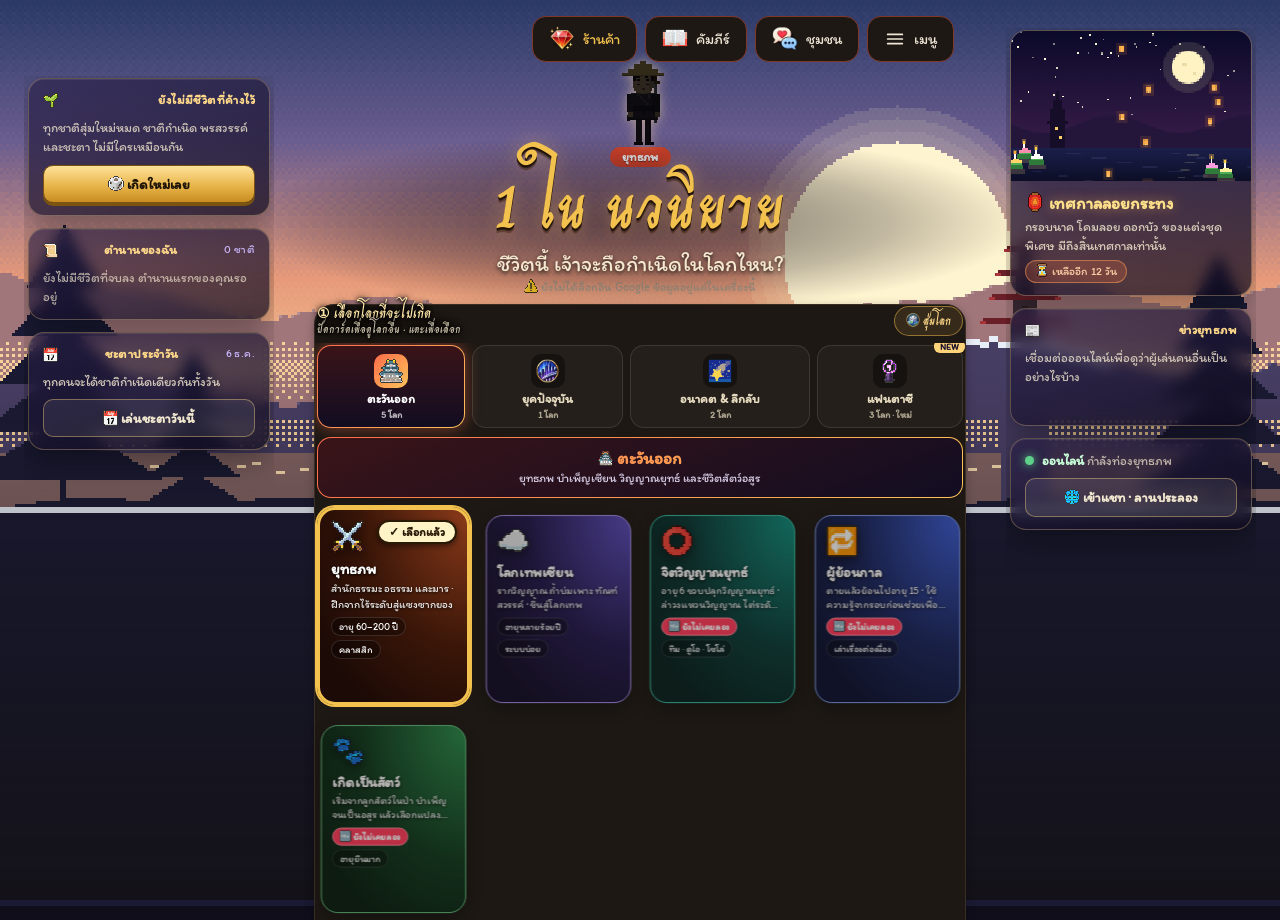
==== commit d579f37f: "ภาพแชร์ลิงก์ + แบนเนอร์ชุมชนใหม่: ผู้เดินทางในหนังสือ · ครบทุกหมวดโลก (ตะวันออก · อนาคต/นครหมอก · กร" ====
--- a/index.html
+++ b/index.html
@@ -90,7 +90,7 @@
 <meta property="og:url" content="https://www.1inanovel.com/">
 <meta property="og:title" content="1 ใน นวนิยาย — จำลองชีวิตยุทธภพและเทพเซียน">
 <meta property="og:description" content="ทุกชีวิตคือนิยายเรื่องใหม่ — เกิดเป็นจอมยุทธ์ เซียน เทพ คนยุคปัจจุบัน หรือลงนรก 100 ชั้น · เล่นฟรีบนเว็บ ไม่ต้องโหลดแอป">
-<meta property="og:image" content="https://www.1inanovel.com/og-worlds.jpg?v=30261120b">
+<meta property="og:image" content="https://www.1inanovel.com/og-worlds.jpg?v=20261128">
 <meta property="og:image:width" content="1200">
 <meta property="og:image:height" content="630">
 <meta property="og:image:alt" content="1 ใน นวนิยาย — เกมจำลองชีวิตยุทธภพและเทพเซียน">
@@ -98,7 +98,7 @@
 <meta name="twitter:card" content="summary_large_image">
 <meta name="twitter:title" content="1 ใน นวนิยาย — จำลองชีวิตยุทธภพและเทพเซียน">
 <meta name="twitter:description" content="ทุกชีวิตคือนิยายเรื่องใหม่ — จอมยุทธ์ เซียน เทพ ยุคปัจจุบัน · เล่นฟรีบนเว็บ">
-<meta name="twitter:image" content="https://www.1inanovel.com/og-worlds.jpg?v=30261120b">
+<meta name="twitter:image" content="https://www.1inanovel.com/og-worlds.jpg?v=20261128">
 <link rel="manifest" href="/manifest.webmanifest">
 <meta name="theme-color" content="#14131b">
 <link rel="icon" href="/icon-192.png?v=3" type="image/png">
